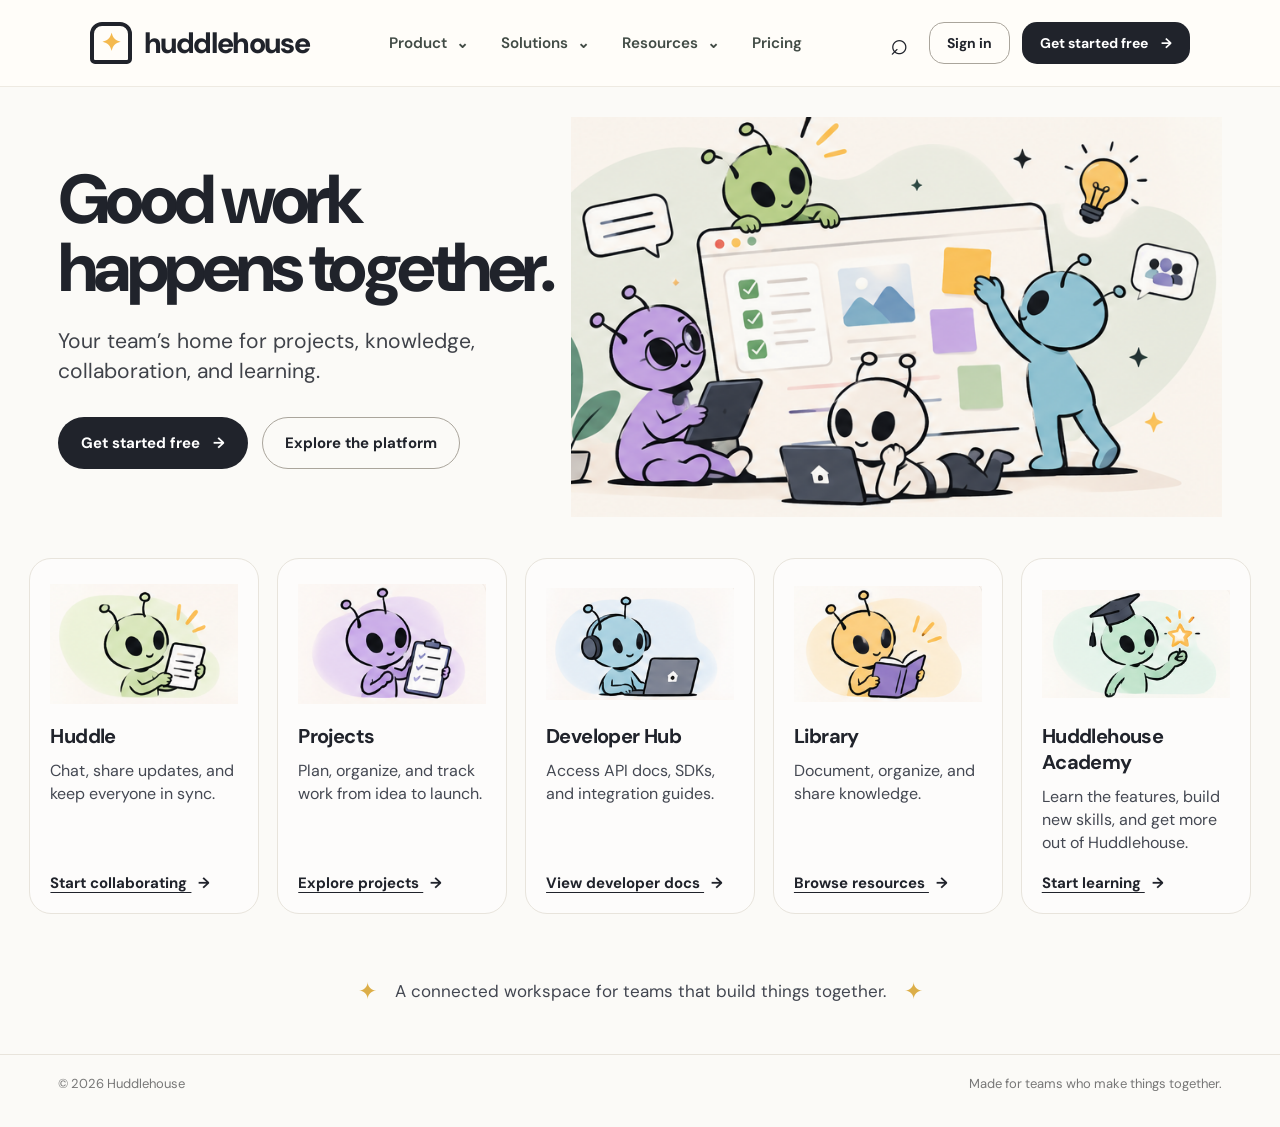
==== index.html @ 22ef6bb0 "Merge branch 'main' into feature/developer-hub" ====
<!doctype html>
<html lang="en">
<head>
  <meta charset="utf-8">
  <meta name="viewport" content="width=device-width, initial-scale=1">
  <meta name="description" content="Huddlehouse is your team's home for projects, knowledge, collaboration, and learning.">
  <title>Huddlehouse — Good work happens together</title>
  <link rel="stylesheet" href="styles.css">
</head>
<body>
  <header class="site-header">
    <a class="brand" href="#top" aria-label="Huddlehouse home">
      <span class="brand-mark" aria-hidden="true">✦</span><span>huddlehouse</span>
    </a>
    <button class="menu-toggle" aria-expanded="false" aria-controls="main-nav">Menu</button>
    <nav id="main-nav" class="main-nav" aria-label="Main navigation">
      <a href="#platform">Product <span>⌄</span></a>
      <a href="#platform">Solutions <span>⌄</span></a>
      <a href="#academy">Resources <span>⌄</span></a>
      <a href="#pricing">Pricing</a>
    </nav>
    <div class="header-actions"><a class="search" href="#platform" aria-label="Search">⌕</a><a class="button button-outline small" href="#signin">Sign in</a><a class="button button-dark small" href="#get-started">Get started free <span>→</span></a></div>
  </header>

  <main id="top">
    <section class="hero" aria-labelledby="hero-title">
      <div class="hero-copy">
        <p class="eyebrow">A happier place to get things done</p>
        <h1 id="hero-title">Good work<br>happens together.</h1>
        <p class="hero-description">Your team’s home for projects, knowledge, collaboration, and learning.</p>
        <div class="hero-actions"><a class="button button-dark" href="#get-started">Get started free <span>→</span></a><a class="button button-outline" href="#platform">Explore the platform</a></div>
      </div>
      <div class="hero-art"><img src="assets/hero-aliens.png" alt="Friendly little alien teammates collaborating around a shared workspace"></div>
    </section>

    <section id="platform" class="features" aria-label="Explore the Huddlehouse platform">
      <article class="feature-card" id="huddle"><img src="assets/mascot-1.png" alt="Alien mascot sharing a document"><h2>Huddle</h2><p>Chat, share updates, and keep everyone in sync.</p><a href="#huddle">Start collaborating <span>→</span></a></article>
      <article class="feature-card" id="projects"><img src="assets/mascot-2.png" alt="Alien mascot organizing a checklist"><h2>Projects</h2><p>Plan, organize, and track work from idea to launch.</p><a href="#projects">Explore projects <span>→</span></a></article>
      <article class="feature-card" id="developer-hub"><img src="assets/mascot-4.png" alt="Alien mascot working on a laptop"><h2>Developer Hub</h2><p>Access API docs, SDKs, and integration guides.</p><a href="developer.html">View developer docs <span>→</span></a></article>
      <article class="feature-card" id="library"><img src="assets/mascot-3.png" alt="Alien mascot reading a book"><h2>Library</h2><p>Document, organize, and share knowledge.</p><a href="library.html">Browse resources <span>→</span></a></article>
      <article class="feature-card" id="academy"><img src="assets/mascot-5.png" alt="Alien mascot celebrating learning"><h2>Huddlehouse Academy</h2><p>Learn the features, build new skills, and get more out of Huddlehouse.</p><a href="#academy">Start learning <span>→</span></a></article>
    </section>
    <div class="bottom-note"><span class="sparkle">✦</span> A connected workspace for teams that build things together. <span class="sparkle">✦</span></div>
  </main>
  <footer><span>© 2026 Huddlehouse</span><span>Made for teams who make things together.</span></footer>
  <script>
    const toggle = document.querySelector('.menu-toggle');
    const nav = document.querySelector('#main-nav');
    toggle.addEventListener('click', () => {
      const open = toggle.getAttribute('aria-expanded') === 'true';
      toggle.setAttribute('aria-expanded', String(!open));
      nav.classList.toggle('is-open', !open);
    });
  </script>
</body>
</html>
---- styles.css ----
@import url('https://fonts.googleapis.com/css2?family=DM+Sans:wght@400;500;600;700;800&display=swap');
:root{--ink:#20232b;--muted:#555963;--paper:#fbfaf7;--line:#e8e4dc;--mint:#dcebdc;--lavender:#e8def7;--yellow:#ffdfa0;--blue:#dcebf4;--radius:22px}
*{box-sizing:border-box}html{scroll-behavior:smooth}body{margin:0;background:var(--paper);color:var(--ink);font-family:'DM Sans',Arial,sans-serif}a{color:inherit;text-decoration:none}.site-header{max-width:1500px;margin:auto;padding:24px 4.5%;display:flex;align-items:center;justify-content:space-between;gap:28px}.brand{display:flex;align-items:center;gap:12px;font-size:29px;font-weight:800;letter-spacing:-1.4px;white-space:nowrap}.brand-mark{width:42px;height:42px;border:4px solid var(--ink);border-radius:12px 12px 5px 5px;display:grid;place-items:center;font-size:24px;color:#f4b94e;line-height:1}.main-nav,.header-actions{display:flex;align-items:center;gap:clamp(18px,3vw,48px)}.main-nav a{font-size:15px;font-weight:600}.main-nav a span{padding-left:5px}.header-actions{gap:12px}.search{font-size:31px;line-height:1;padding:0 8px}.button{display:inline-flex;align-items:center;justify-content:center;gap:13px;padding:15px 22px;border:1px solid transparent;border-radius:999px;font-weight:700;font-size:15px;transition:transform .18s,box-shadow .18s}.button:hover{transform:translateY(-2px);box-shadow:0 7px 18px #20232b18}.button-dark{background:var(--ink);color:white}.button-outline{border-color:#aaa59c;background:transparent}.button.small{padding:11px 17px;font-size:14px;border-radius:15px}.menu-toggle{display:none}.hero{max-width:1500px;margin:25px auto 36px;padding:0 4.5%;display:grid;grid-template-columns:.95fr 1.25fr;align-items:center;gap:18px;min-height:410px}.eyebrow{display:none}.hero h1{font-size:clamp(48px,5.4vw,82px);line-height:.99;letter-spacing:-4.5px;margin:0 0 26px;font-weight:800}.hero-description{font-size:clamp(19px,1.65vw,25px);line-height:1.42;color:#3f4249;max-width:540px;margin:0 0 30px}.hero-actions{display:flex;gap:14px;flex-wrap:wrap}.hero-art{min-width:0}.hero-art img{display:block;width:100%;height:auto;mix-blend-mode:multiply}.features{max-width:1500px;margin:0 auto;padding:0 2.3%;display:grid;grid-template-columns:repeat(5,minmax(0,1fr));gap:18px}.feature-card{border:1px solid var(--line);border-radius:var(--radius);padding:14px 20px 20px;min-width:0;display:flex;flex-direction:column;align-items:flex-start;background:#ffffff65;transition:transform .2s,border-color .2s}.feature-card:hover{transform:translateY(-4px);border-color:#c8c2b7}.feature-card img{width:100%;height:142px;object-fit:contain;mix-blend-mode:multiply;margin-bottom:8px}.feature-card h2{font-size:20px;letter-spacing:-.6px;margin:0 0 10px}.feature-card p{font-size:16px;line-height:1.45;color:#444852;margin:0 0 18px;flex:1}.feature-card a{font-size:15px;font-weight:700;text-decoration:underline;text-underline-offset:4px}.feature-card a span{display:inline-block;margin-left:7px;text-decoration:none}.bottom-note{display:flex;align-items:center;justify-content:center;gap:18px;margin:42px auto 28px;padding:20px 4%;text-align:center;font-size:17px;color:#424650}.sparkle{font-size:23px;color:#dcae48}footer{max-width:1400px;margin:0 auto;padding:20px 4.5% 35px;display:flex;justify-content:space-between;color:#777;font-size:13px;border-top:1px solid var(--line)}
@media(max-width:1050px){.site-header{flex-wrap:wrap}.main-nav{order:3;width:100%;justify-content:center}.hero{grid-template-columns:1fr 1.1fr}.features{grid-template-columns:repeat(3,1fr)}.feature-card:nth-child(4),.feature-card:nth-child(5){grid-column:auto}}
@media(max-width:700px){.site-header{padding:18px 5%;gap:12px}.brand{font-size:24px}.brand-mark{width:36px;height:36px}.menu-toggle{display:block;margin-left:auto;border:1px solid var(--line);border-radius:12px;padding:9px 12px;background:white;color:var(--ink);font:inherit}.main-nav{display:none;order:4;flex-direction:column;align-items:flex-start;padding:12px 0}.main-nav.is-open{display:flex}.header-actions{width:100%;justify-content:flex-end;order:5}.search{display:none}.hero{margin:22px auto 26px;padding:0 5%;grid-template-columns:1fr;gap:8px}.hero h1{font-size:clamp(46px,12vw,66px);letter-spacing:-3px}.hero-description{font-size:19px}.hero-art{margin:0 -2%}.features{padding:0 5%;grid-template-columns:repeat(2,minmax(0,1fr));gap:12px}.feature-card{padding:10px 13px 16px;border-radius:17px}.feature-card img{height:112px}.feature-card h2{font-size:17px}.feature-card p{font-size:14px}.feature-card a{font-size:13px}.feature-card:last-child{grid-column:1/-1}.feature-card:last-child img{height:125px;align-self:center;max-width:260px}.bottom-note{font-size:14px;margin:25px auto 20px;gap:9px}footer{padding:18px 5% 28px;gap:12px;flex-direction:column}}

/* ========================================
   HUDDLEHOUSE LIBRARY PAGE
======================================== */

.site-header {
    display: flex;
    align-items: center;
    justify-content: space-between;
    padding: 22px 7%;
    background: #fffdf9;
    border-bottom: 1px solid #eeeae2;
}

.logo {
    font-size: 1.5rem;
    font-weight: 750;
    color: #273b35;
    text-decoration: none;
}

.logo span {
    color: #8aab91;
}

.main-nav {
    display: flex;
    align-items: center;
    gap: 32px;
}

.main-nav a {
    color: #414b45;
    text-decoration: none;
    font-size: 0.95rem;
    font-weight: 600;
    transition: color 0.2s ease;
}

.main-nav a:hover,
.main-nav a.active {
    color: #779b80;
}

/* Hero */

.library-hero {
    background: #f1f4eb;
    padding: 100px 8%;
    text-align: center;
}

.library-hero-content {
    max-width: 760px;
    margin: 0 auto;
}

.eyebrow {
    color: #779b80;
    font-size: 0.76rem;
    font-weight: 750;
    letter-spacing: 2px;
    margin-bottom: 18px;
}

.library-hero h1 {
    color: #283b33;
    font-size: clamp(2.5rem, 5vw, 4.2rem);
    line-height: 1.12;
    margin: 0 auto 22px;
    max-width: 700px;
}

.library-hero h1 span {
    color: #83a78a;
}

.library-hero-content > p:not(.eyebrow) {
    color: #657169;
    font-size: 1.1rem;
    line-height: 1.8;
    max-width: 650px;
    margin: 0 auto 30px;
}

.primary-button {
    display: inline-block;
    background: #789b80;
    color: white;
    padding: 14px 25px;
    border-radius: 9px;
    text-decoration: none;
    font-weight: 650;
    transition: background 0.2s ease, transform 0.2s ease;
}

.primary-button:hover {
    background: #5f8268;
    transform: translateY(-2px);
}

/* Documentation section */

.library-content {
    max-width: 1180px;
    margin: 0 auto;
    padding: 85px 7%;
}

.section-heading {
    text-align: center;
    margin-bottom: 45px;
}

.section-heading h2 {
    color: #283b33;
    font-size: 2.3rem;
    margin: 0 0 12px;
}

.section-heading > p:last-child {
    color: #68736c;
    line-height: 1.7;
}

/* Documentation cards */

.documentation-grid {
    display: grid;
    grid-template-columns: repeat(3, minmax(0, 1fr));
    gap: 25px;
}

.documentation-card {
    background: #fff;
    border: 1px solid #e9e9e1;
    border-radius: 16px;
    padding: 30px;
    box-shadow: 0 5px 18px rgba(40, 59, 51, 0.05);
    transition: transform 0.2s ease, box-shadow 0.2s ease;
}

.documentation-card:hover {
    transform: translateY(-5px);
    box-shadow: 0 12px 28px rgba(40, 59, 51, 0.10);
}

.documentation-icon {
    display: flex;
    align-items: center;
    justify-content: center;
    width: 55px;
    height: 55px;
    background: #f0f4eb;
    border-radius: 14px;
    font-size: 1.7rem;
    margin-bottom: 24px;
}

.card-category {
    color: #829b83;
    font-size: 0.72rem;
    font-weight: 750;
    letter-spacing: 1.5px;
    margin-bottom: 12px;
}

.documentation-card h3 {
    color: #293b34;
    font-size: 1.25rem;
    line-height: 1.4;
    margin: 0 0 13px;
}

.documentation-card > p:not(.card-category) {
    color: #69736c;
    font-size: 0.94rem;
    line-height: 1.7;
    margin-bottom: 25px;
}

.documentation-card a {
    color: #62866b;
    font-weight: 700;
    text-decoration: none;
}

.documentation-card a:hover {
    text-decoration: underline;
}

/* Help section */

.library-help {
    background: #f7f3ed;
    text-align: center;
    padding: 75px 8%;
}

.library-help > div {
    max-width: 680px;
    margin: 0 auto;
}

.library-help h2 {
    color: #293b34;
    font-size: 2rem;
    margin-bottom: 15px;
}

.library-help p:not(.eyebrow) {
    color: #68736c;
    line-height: 1.8;
}

/* Footer */

.site-footer {
    background: #293b34;
    color: #f8f7f1;
    text-align: center;
    padding: 25px;
    font-size: 0.9rem;
}

/* Responsive layout */

@media (max-width: 850px) {
    .documentation-grid {
        grid-template-columns: repeat(2, minmax(0, 1fr));
    }

    .main-nav {
        gap: 16px;
    }
}

@media (max-width: 600px) {
    .site-header {
        flex-direction: column;
        gap: 20px;
        padding: 20px;
    }

    .main-nav {
        flex-wrap: wrap;
        justify-content: center;
        gap: 15px;
    }

    .library-hero {
        padding: 70px 7%;
    }

    .documentation-grid {
        grid-template-columns: 1fr;
    }

    .library-content {
        padding: 60px 6%;
    }
}


/* ========================================
   DOCUMENTATION ARTICLE LAYOUT
======================================== */

.article-layout {
    display: grid;
    grid-template-columns: 260px minmax(0, 820px);
    justify-content: center;
    gap: 65px;
    max-width: 1250px;
    margin: 0 auto;
    padding: 65px 35px 100px;
    min-height: 70vh;
}

/* Sidebar */

.article-sidebar {
    border-right: 1px solid #e9e9e1;
    padding: 10px 30px 30px 0;
}

.back-link {
    display: inline-block;
    color: #779b80;
    text-decoration: none;
    font-size: 0.9rem;
    font-weight: 650;
    margin-bottom: 35px;
}

.article-sidebar h3 {
    color: #293b34;
    font-size: 1rem;
    margin-bottom: 20px;
}

.article-nav {
    display: flex;
    flex-direction: column;
    gap: 8px;
}

.article-nav a {
    color: #626d65;
    text-decoration: none;
    padding: 11px 13px;
    border-radius: 8px;
    font-size: 0.92rem;
    transition: background 0.2s ease, color 0.2s ease;
}

.article-nav a:hover {
    background: #f0f4eb;
    color: #55765d;
}

/* Article content */

.article-content {
    min-width: 0;
    color: #414b45;
    line-height: 1.8;
}

#article-breadcrumb {
    color: #89928b;
    font-size: 0.85rem;
    margin-bottom: 35px;
}

#article-breadcrumb a {
    color: #779b80;
    text-decoration: none;
}

#markdown-content h1 {
    color: #293b34;
    font-size: 2.5rem;
    line-height: 1.2;
    margin: 0 0 25px;
}

#markdown-content h2 {
    color: #344b3f;
    font-size: 1.65rem;
    margin: 42px 0 15px;
    padding-bottom: 10px;
    border-bottom: 1px solid #e9eee7;
}

#markdown-content h3 {
    color: #43594a;
    font-size: 1.2rem;
    margin: 28px 0 10px;
}

#markdown-content p {
    margin: 0 0 18px;
}

#markdown-content ul,
#markdown-content ol {
    padding-left: 25px;
    margin-bottom: 22px;
}

#markdown-content li {
    padding-left: 5px;
    margin-bottom: 9px;
}

#markdown-content a {
    color: #62866b;
    font-weight: 600;
}

#markdown-content blockquote {
    background: #f1f4eb;
    border-left: 4px solid #86a88c;
    padding: 16px 22px;
    margin: 25px 0;
    border-radius: 0 8px 8px 0;
    color: #536457;
}

#markdown-content table {
    width: 100%;
    border-collapse: collapse;
    margin: 25px 0;
    font-size: 0.94rem;
}

#markdown-content th,
#markdown-content td {
    border: 1px solid #e4e8df;
    padding: 13px 15px;
    text-align: left;
}

#markdown-content th {
    background: #f0f4eb;
    color: #344b3f;
}

#markdown-content tr:nth-child(even) {
    background: #fafbf8;
}

#markdown-content hr {
    border: 0;
    border-top: 1px solid #e9e9e1;
    margin: 35px 0;
}

/* Mobile layout */

@media (max-width: 800px) {
    .article-layout {
        grid-template-columns: 1fr;
        gap: 30px;
        padding: 35px 22px 65px;
    }

    .article-sidebar {
        border-right: none;
        border-bottom: 1px solid #e9e9e1;
        padding: 0 0 25px;
    }

    .article-nav {
        flex-direction: row;
        flex-wrap: wrap;
    }

    #markdown-content h1 {
        font-size: 2rem;
    }

    #markdown-content h2 {
        font-size: 1.4rem;
    }
}
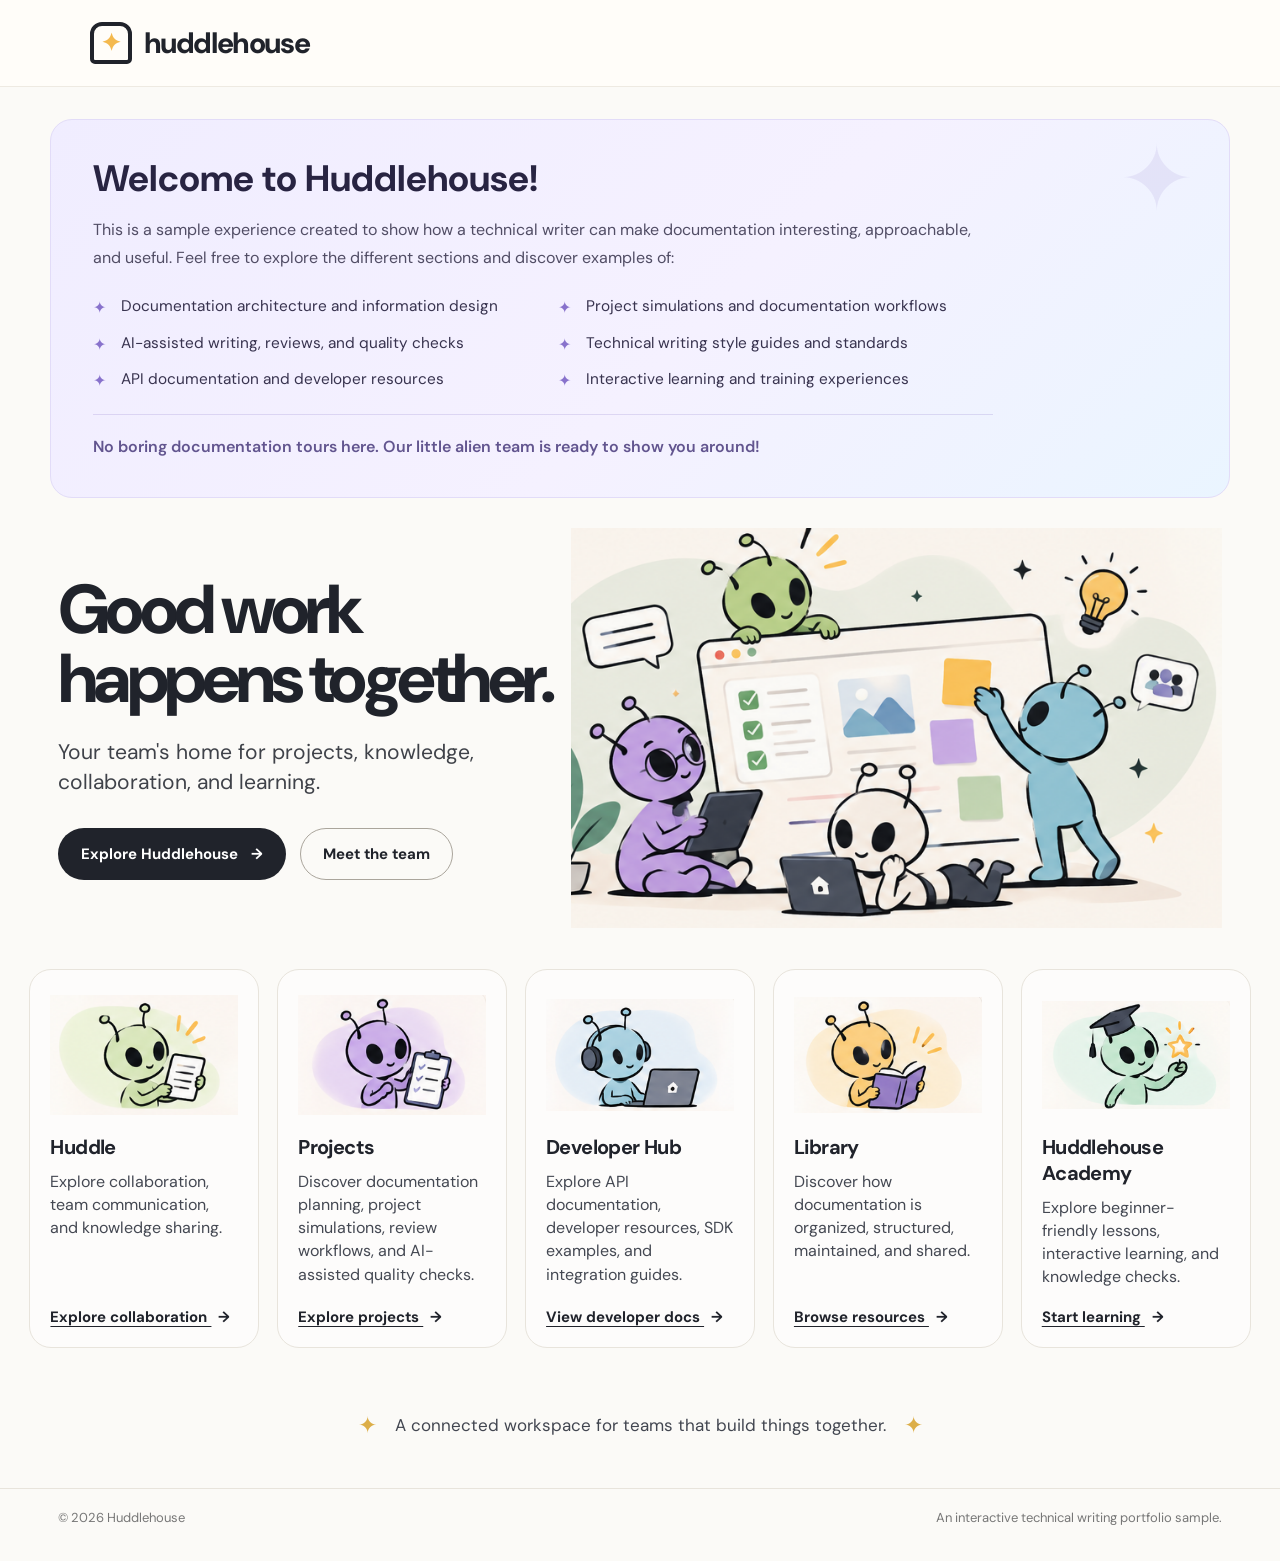
==== commit b13fc27d: "Update homepage" ====
--- a/index.html
+++ b/index.html
@@ -1,56 +1,139 @@
+
 <!doctype html>
 <html lang="en">
 <head>
   <meta charset="utf-8">
   <meta name="viewport" content="width=device-width, initial-scale=1">
-  <meta name="description" content="Huddlehouse is your team's home for projects, knowledge, collaboration, and learning.">
-  <title>Huddlehouse — Good work happens together</title>
+  <meta name="description" content="Explore Huddlehouse, an interactive technical writing portfolio featuring documentation architecture, project simulations, AI-assisted writing, API documentation, and learning experiences.">
+  <title>Huddlehouse — An Interactive Technical Writing Portfolio</title>
   <link rel="stylesheet" href="styles.css">
 </head>
 <body>
   <header class="site-header">
     <a class="brand" href="#top" aria-label="Huddlehouse home">
-      <span class="brand-mark" aria-hidden="true">✦</span><span>huddlehouse</span>
+      <span class="brand-mark" aria-hidden="true">✦</span>
+      <span>huddlehouse</span>
     </a>
-    <button class="menu-toggle" aria-expanded="false" aria-controls="main-nav">Menu</button>
-    <nav id="main-nav" class="main-nav" aria-label="Main navigation">
-      <a href="#platform">Product <span>⌄</span></a>
-      <a href="#platform">Solutions <span>⌄</span></a>
-      <a href="#academy">Resources <span>⌄</span></a>
-      <a href="#pricing">Pricing</a>
-    </nav>
-    <div class="header-actions"><a class="search" href="#platform" aria-label="Search">⌕</a><a class="button button-outline small" href="#signin">Sign in</a><a class="button button-dark small" href="#get-started">Get started free <span>→</span></a></div>
   </header>
 
   <main id="top">
+
+    <!-- Portfolio Welcome Banner -->
+    <section class="portfolio-welcome" aria-labelledby="welcome-title">
+      <div class="portfolio-welcome-content">
+        <p class="eyebrow">A technical writing portfolio experience</p>
+        <h2 id="welcome-title">Welcome to Huddlehouse!</h2>
+        <p>
+          This is a sample experience created to show how a technical writer
+          can make documentation interesting, approachable, and useful.
+          Feel free to explore the different sections and discover examples of:
+        </p>
+
+        <ul class="portfolio-highlights">
+          <li>Documentation architecture and information design</li>
+          <li>Project simulations and documentation workflows</li>
+          <li>AI-assisted writing, reviews, and quality checks</li>
+          <li>Technical writing style guides and standards</li>
+          <li>API documentation and developer resources</li>
+          <li>Interactive learning and training experiences</li>
+        </ul>
+
+        <p class="portfolio-welcome-note">
+          No boring documentation tours here. Our little alien team is ready
+          to show you around!
+        </p>
+      </div>
+    </section>
+
+    <!-- Main Hero -->
     <section class="hero" aria-labelledby="hero-title">
       <div class="hero-copy">
         <p class="eyebrow">A happier place to get things done</p>
         <h1 id="hero-title">Good work<br>happens together.</h1>
-        <p class="hero-description">Your team’s home for projects, knowledge, collaboration, and learning.</p>
-        <div class="hero-actions"><a class="button button-dark" href="#get-started">Get started free <span>→</span></a><a class="button button-outline" href="#platform">Explore the platform</a></div>
+        <p class="hero-description">
+          Your team's home for projects, knowledge, collaboration, and learning.
+        </p>
+        <div class="hero-actions">
+          <a class="button button-dark" href="#platform">
+            Explore Huddlehouse <span>→</span>
+          </a>
+          <a class="button button-outline" href="#platform">
+            Meet the team
+          </a>
+        </div>
       </div>
-      <div class="hero-art"><img src="assets/hero-aliens.png" alt="Friendly little alien teammates collaborating around a shared workspace"></div>
+
+      <div class="hero-art">
+        <img
+          src="assets/hero-aliens.png"
+          alt="Friendly little alien teammates collaborating around a shared workspace">
+      </div>
     </section>
 
-    <section id="platform" class="features" aria-label="Explore the Huddlehouse platform">
-      <article class="feature-card" id="huddle"><img src="assets/mascot-1.png" alt="Alien mascot sharing a document"><h2>Huddle</h2><p>Chat, share updates, and keep everyone in sync.</p><a href="#huddle">Start collaborating <span>→</span></a></article>
-      <article class="feature-card" id="projects"><img src="assets/mascot-2.png" alt="Alien mascot organizing a checklist"><h2>Projects</h2><p>Plan, organize, and track work from idea to launch.</p><a href="#projects">Explore projects <span>→</span></a></article>
-      <article class="feature-card" id="developer-hub"><img src="assets/mascot-4.png" alt="Alien mascot working on a laptop"><h2>Developer Hub</h2><p>Access API docs, SDKs, and integration guides.</p><a href="developer.html">View developer docs <span>→</span></a></article>
-      <article class="feature-card" id="library"><img src="assets/mascot-3.png" alt="Alien mascot reading a book"><h2>Library</h2><p>Document, organize, and share knowledge.</p><a href="library.html">Browse resources <span>→</span></a></article>
-      <article class="feature-card" id="academy"><img src="assets/mascot-5.png" alt="Alien mascot celebrating learning"><h2>Huddlehouse Academy</h2><p>Learn the features, build new skills, and get more out of Huddlehouse.</p><a href="#academy">Start learning <span>→</span></a></article>
+    <!-- Explore the Portfolio -->
+    <section id="platform" class="features" aria-label="Explore the Huddlehouse portfolio">
+
+      <article class="feature-card" id="huddle">
+        <img src="assets/mascot-1.png" alt="Alien mascot sharing a document">
+        <h2>Huddle</h2>
+        <p>Explore collaboration, team communication, and knowledge sharing.</p>
+        <a href="huddle.html">Explore collaboration <span>→</span></a>
+      </article>
+
+      <article class="feature-card" id="projects">
+        <img src="assets/mascot-2.png" alt="Alien mascot organizing a checklist">
+        <h2>Projects</h2>
+        <p>
+          Discover documentation planning, project simulations,
+          review workflows, and AI-assisted quality checks.
+        </p>
+        <a href="projects.html">Explore projects <span>→</span></a>
+      </article>
+
+      <article class="feature-card" id="developer-hub">
+        <img src="assets/mascot-4.png" alt="Alien mascot working on a laptop">
+        <h2>Developer Hub</h2>
+        <p>
+          Explore API documentation, developer resources,
+          SDK examples, and integration guides.
+        </p>
+        <a href="developer.html">View developer docs <span>→</span></a>
+      </article>
+
+      <article class="feature-card" id="library">
+        <img src="assets/mascot-3.png" alt="Alien mascot reading a book">
+        <h2>Library</h2>
+        <p>
+          Discover how documentation is organized,
+          structured, maintained, and shared.
+        </p>
+        <a href="library.html">Browse resources <span>→</span></a>
+      </article>
+
+      <article class="feature-card" id="academy">
+        <img src="assets/mascot-5.png" alt="Alien mascot celebrating learning">
+        <h2>Huddlehouse Academy</h2>
+        <p>
+          Explore beginner-friendly lessons, interactive learning,
+          and knowledge checks.
+        </p>
+        <a href="academy.html">Start learning <span>→</span></a>
+      </article>
+
     </section>
-    <div class="bottom-note"><span class="sparkle">✦</span> A connected workspace for teams that build things together. <span class="sparkle">✦</span></div>
+
+    <div class="bottom-note">
+      <span class="sparkle">✦</span>
+      A connected workspace for teams that build things together.
+      <span class="sparkle">✦</span>
+    </div>
+
   </main>
-  <footer><span>© 2026 Huddlehouse</span><span>Made for teams who make things together.</span></footer>
-  <script>
-    const toggle = document.querySelector('.menu-toggle');
-    const nav = document.querySelector('#main-nav');
-    toggle.addEventListener('click', () => {
-      const open = toggle.getAttribute('aria-expanded') === 'true';
-      toggle.setAttribute('aria-expanded', String(!open));
-      nav.classList.toggle('is-open', !open);
-    });
-  </script>
+
+  <footer>
+    <span>© 2026 Huddlehouse</span>
+    <span>An interactive technical writing portfolio sample.</span>
+  </footer>
+
 </body>
-</html>
+</html>
--- a/styles.css
+++ b/styles.css
@@ -450,3 +450,129 @@
         font-size: 1.4rem;
     }
 }
+
+
+/* =========================================
+   PORTFOLIO WELCOME BANNER
+   ========================================= */
+
+.portfolio-welcome {
+  max-width: 1180px;
+  margin: 32px auto 20px;
+  padding: 36px 42px;
+  background: linear-gradient(135deg, #f0edff 0%, #f5f1ff 55%, #eaf5ff 100%);
+  border: 1px solid #e2dcf8;
+  border-radius: 22px;
+  position: relative;
+  overflow: hidden;
+}
+
+.portfolio-welcome::after {
+  content: "✦";
+  position: absolute;
+  right: 35px;
+  top: 15px;
+  font-size: 90px;
+  line-height: 1;
+  color: rgba(113, 91, 190, 0.10);
+  pointer-events: none;
+}
+
+.portfolio-welcome-content {
+  max-width: 900px;
+  position: relative;
+  z-index: 1;
+}
+
+.portfolio-welcome .eyebrow {
+  margin: 0 0 10px;
+  color: #7562b5;
+  font-size: 0.78rem;
+  font-weight: 700;
+  letter-spacing: 0.12em;
+  text-transform: uppercase;
+}
+
+.portfolio-welcome h2 {
+  margin: 0 0 14px;
+  color: #282442;
+  font-size: clamp(1.7rem, 3vw, 2.3rem);
+  line-height: 1.2;
+}
+
+.portfolio-welcome p {
+  color: #514d65;
+  font-size: 1rem;
+  line-height: 1.75;
+}
+
+.portfolio-highlights {
+  display: grid;
+  grid-template-columns: repeat(2, minmax(0, 1fr));
+  gap: 12px 30px;
+  margin: 22px 0;
+  padding: 0;
+  list-style: none;
+}
+
+.portfolio-highlights li {
+  position: relative;
+  padding-left: 28px;
+  color: #38334f;
+  font-size: 0.96rem;
+  line-height: 1.6;
+}
+
+.portfolio-highlights li::before {
+  content: "✦";
+  position: absolute;
+  left: 0;
+  top: 1px;
+  color: #8872cc;
+  font-size: 1rem;
+}
+
+.portfolio-welcome .portfolio-welcome-note {
+  margin: 22px 0 0;
+  padding-top: 18px;
+  border-top: 1px solid rgba(113, 91, 190, 0.18);
+  color: #62558f;
+  font-weight: 600;
+}
+
+/* Responsive layout */
+
+@media (max-width: 768px) {
+  .portfolio-welcome {
+    margin: 22px 18px 16px;
+    padding: 28px 24px;
+  }
+
+  .portfolio-highlights {
+    grid-template-columns: 1fr;
+    gap: 10px;
+  }
+
+  .portfolio-welcome::after {
+    right: 15px;
+    top: 12px;
+    font-size: 65px;
+  }
+}
+
+@media (max-width: 480px) {
+  .portfolio-welcome {
+    margin: 16px 12px;
+    padding: 24px 20px;
+    border-radius: 16px;
+  }
+
+  .portfolio-welcome h2 {
+    font-size: 1.65rem;
+  }
+
+  .portfolio-welcome p,
+  .portfolio-highlights li {
+    font-size: 0.92rem;
+  }
+}
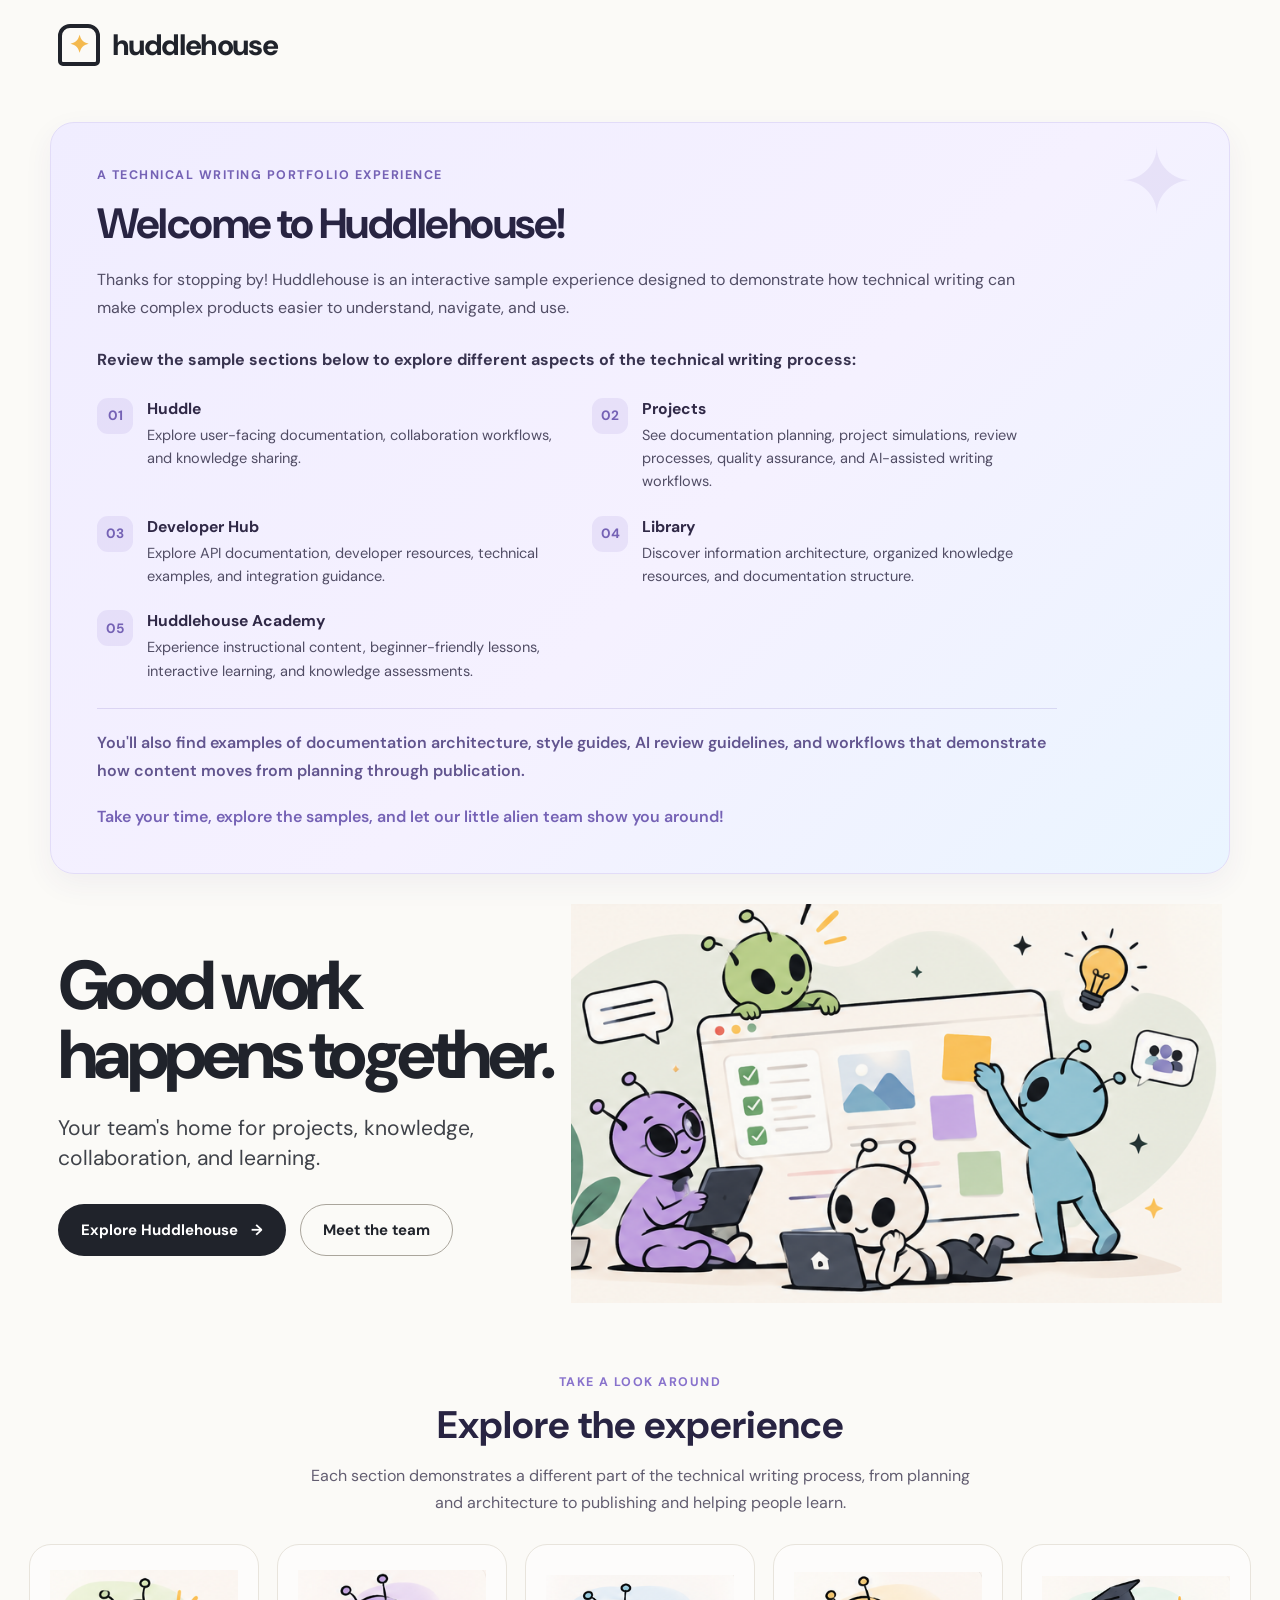
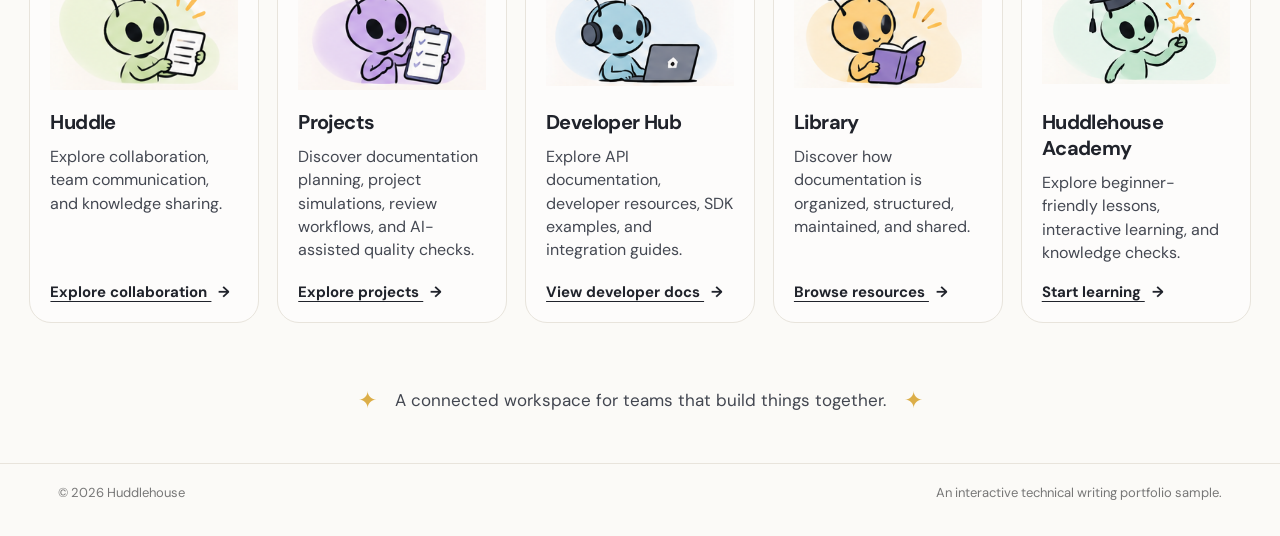
==== commit 670dc191: "Update for style and homepage" ====
--- a/index.html
+++ b/index.html
@@ -8,7 +8,9 @@
   <title>Huddlehouse — An Interactive Technical Writing Portfolio</title>
   <link rel="stylesheet" href="styles.css">
 </head>
+
 <body>
+
   <header class="site-header">
     <a class="brand" href="#top" aria-label="Huddlehouse home">
       <span class="brand-mark" aria-hidden="true">✦</span>
@@ -18,49 +20,129 @@
 
   <main id="top">
 
-    <!-- Portfolio Welcome Banner -->
+    <!-- PORTFOLIO WELCOME -->
     <section class="portfolio-welcome" aria-labelledby="welcome-title">
+
       <div class="portfolio-welcome-content">
+
         <p class="eyebrow">A technical writing portfolio experience</p>
+
         <h2 id="welcome-title">Welcome to Huddlehouse!</h2>
-        <p>
-          This is a sample experience created to show how a technical writer
-          can make documentation interesting, approachable, and useful.
-          Feel free to explore the different sections and discover examples of:
-        </p>
-
-        <ul class="portfolio-highlights">
-          <li>Documentation architecture and information design</li>
-          <li>Project simulations and documentation workflows</li>
-          <li>AI-assisted writing, reviews, and quality checks</li>
-          <li>Technical writing style guides and standards</li>
-          <li>API documentation and developer resources</li>
-          <li>Interactive learning and training experiences</li>
-        </ul>
+
+        <p>
+          Thanks for stopping by! Huddlehouse is an interactive sample
+          experience designed to demonstrate how technical writing can
+          make complex products easier to understand, navigate, and use.
+        </p>
+
+        <p class="portfolio-intro">
+          <strong>
+            Review the sample sections below to explore different
+            aspects of the technical writing process:
+          </strong>
+        </p>
+
+        <div class="portfolio-highlights">
+
+          <div class="portfolio-highlight">
+            <span class="highlight-number">01</span>
+            <div>
+              <strong>Huddle</strong>
+              <p>
+                Explore user-facing documentation, collaboration
+                workflows, and knowledge sharing.
+              </p>
+            </div>
+          </div>
+
+          <div class="portfolio-highlight">
+            <span class="highlight-number">02</span>
+            <div>
+              <strong>Projects</strong>
+              <p>
+                See documentation planning, project simulations,
+                review processes, quality assurance, and AI-assisted
+                writing workflows.
+              </p>
+            </div>
+          </div>
+
+          <div class="portfolio-highlight">
+            <span class="highlight-number">03</span>
+            <div>
+              <strong>Developer Hub</strong>
+              <p>
+                Explore API documentation, developer resources,
+                technical examples, and integration guidance.
+              </p>
+            </div>
+          </div>
+
+          <div class="portfolio-highlight">
+            <span class="highlight-number">04</span>
+            <div>
+              <strong>Library</strong>
+              <p>
+                Discover information architecture, organized
+                knowledge resources, and documentation structure.
+              </p>
+            </div>
+          </div>
+
+          <div class="portfolio-highlight">
+            <span class="highlight-number">05</span>
+            <div>
+              <strong>Huddlehouse Academy</strong>
+              <p>
+                Experience instructional content, beginner-friendly
+                lessons, interactive learning, and knowledge assessments.
+              </p>
+            </div>
+          </div>
+
+        </div>
 
         <p class="portfolio-welcome-note">
-          No boring documentation tours here. Our little alien team is ready
-          to show you around!
-        </p>
+          You'll also find examples of documentation architecture,
+          style guides, AI review guidelines, and workflows that
+          demonstrate how content moves from planning through publication.
+        </p>
+
+        <p class="portfolio-signoff">
+          Take your time, explore the samples, and let our little
+          alien team show you around!
+        </p>
+
       </div>
     </section>
 
-    <!-- Main Hero -->
+
+    <!-- MAIN HERO -->
     <section class="hero" aria-labelledby="hero-title">
+
       <div class="hero-copy">
+
         <p class="eyebrow">A happier place to get things done</p>
-        <h1 id="hero-title">Good work<br>happens together.</h1>
+
+        <h1 id="hero-title">
+          Good work<br>happens together.
+        </h1>
+
         <p class="hero-description">
-          Your team's home for projects, knowledge, collaboration, and learning.
-        </p>
+          Your team's home for projects, knowledge, collaboration,
+          and learning.
+        </p>
+
         <div class="hero-actions">
           <a class="button button-dark" href="#platform">
             Explore Huddlehouse <span>→</span>
           </a>
+
           <a class="button button-outline" href="#platform">
             Meet the team
           </a>
         </div>
+
       </div>
 
       <div class="hero-art">
@@ -68,60 +150,135 @@
           src="assets/hero-aliens.png"
           alt="Friendly little alien teammates collaborating around a shared workspace">
       </div>
-    </section>
-
-    <!-- Explore the Portfolio -->
-    <section id="platform" class="features" aria-label="Explore the Huddlehouse portfolio">
+
+    </section>
+
+
+    <!-- PORTFOLIO SECTION INTRODUCTION -->
+    <section class="portfolio-sections-intro">
+
+      <p class="eyebrow">Take a look around</p>
+
+      <h2>Explore the experience</h2>
+
+      <p>
+        Each section demonstrates a different part of the technical
+        writing process, from planning and architecture to publishing
+        and helping people learn.
+      </p>
+
+    </section>
+
+
+    <!-- PORTFOLIO FEATURE CARDS -->
+    <section
+      id="platform"
+      class="features"
+      aria-label="Explore the Huddlehouse portfolio">
 
       <article class="feature-card" id="huddle">
-        <img src="assets/mascot-1.png" alt="Alien mascot sharing a document">
+
+        <img
+          src="assets/mascot-1.png"
+          alt="Alien mascot sharing a document">
+
         <h2>Huddle</h2>
-        <p>Explore collaboration, team communication, and knowledge sharing.</p>
-        <a href="huddle.html">Explore collaboration <span>→</span></a>
-      </article>
+
+        <p>
+          Explore collaboration, team communication,
+          and knowledge sharing.
+        </p>
+
+        <a href="huddle.html">
+          Explore collaboration <span>→</span>
+        </a>
+
+      </article>
+
 
       <article class="feature-card" id="projects">
-        <img src="assets/mascot-2.png" alt="Alien mascot organizing a checklist">
+
+        <img
+          src="assets/mascot-2.png"
+          alt="Alien mascot organizing a checklist">
+
         <h2>Projects</h2>
+
         <p>
           Discover documentation planning, project simulations,
           review workflows, and AI-assisted quality checks.
         </p>
-        <a href="projects.html">Explore projects <span>→</span></a>
-      </article>
+
+        <a href="projects.html">
+          Explore projects <span>→</span>
+        </a>
+
+      </article>
+
 
       <article class="feature-card" id="developer-hub">
-        <img src="assets/mascot-4.png" alt="Alien mascot working on a laptop">
+
+        <img
+          src="assets/mascot-4.png"
+          alt="Alien mascot working on a laptop">
+
         <h2>Developer Hub</h2>
+
         <p>
           Explore API documentation, developer resources,
           SDK examples, and integration guides.
         </p>
-        <a href="developer.html">View developer docs <span>→</span></a>
-      </article>
+
+        <a href="developer.html">
+          View developer docs <span>→</span>
+        </a>
+
+      </article>
+
 
       <article class="feature-card" id="library">
-        <img src="assets/mascot-3.png" alt="Alien mascot reading a book">
+
+        <img
+          src="assets/mascot-3.png"
+          alt="Alien mascot reading a book">
+
         <h2>Library</h2>
+
         <p>
           Discover how documentation is organized,
           structured, maintained, and shared.
         </p>
-        <a href="library.html">Browse resources <span>→</span></a>
-      </article>
+
+        <a href="library.html">
+          Browse resources <span>→</span>
+        </a>
+
+      </article>
+
 
       <article class="feature-card" id="academy">
-        <img src="assets/mascot-5.png" alt="Alien mascot celebrating learning">
+
+        <img
+          src="assets/mascot-5.png"
+          alt="Alien mascot celebrating learning">
+
         <h2>Huddlehouse Academy</h2>
+
         <p>
           Explore beginner-friendly lessons, interactive learning,
           and knowledge checks.
         </p>
-        <a href="academy.html">Start learning <span>→</span></a>
-      </article>
-
-    </section>
-
+
+        <a href="academy.html">
+          Start learning <span>→</span>
+        </a>
+
+      </article>
+
+    </section>
+
+
+    <!-- BOTTOM NOTE -->
     <div class="bottom-note">
       <span class="sparkle">✦</span>
       A connected workspace for teams that build things together.
@@ -130,6 +287,8 @@
 
   </main>
 
+
+  <!-- FOOTER -->
   <footer>
     <span>© 2026 Huddlehouse</span>
     <span>An interactive technical writing portfolio sample.</span>
--- a/styles.css
+++ b/styles.css
@@ -1,470 +1,218 @@
+
 @import url('https://fonts.googleapis.com/css2?family=DM+Sans:wght@400;500;600;700;800&display=swap');
-:root{--ink:#20232b;--muted:#555963;--paper:#fbfaf7;--line:#e8e4dc;--mint:#dcebdc;--lavender:#e8def7;--yellow:#ffdfa0;--blue:#dcebf4;--radius:22px}
-*{box-sizing:border-box}html{scroll-behavior:smooth}body{margin:0;background:var(--paper);color:var(--ink);font-family:'DM Sans',Arial,sans-serif}a{color:inherit;text-decoration:none}.site-header{max-width:1500px;margin:auto;padding:24px 4.5%;display:flex;align-items:center;justify-content:space-between;gap:28px}.brand{display:flex;align-items:center;gap:12px;font-size:29px;font-weight:800;letter-spacing:-1.4px;white-space:nowrap}.brand-mark{width:42px;height:42px;border:4px solid var(--ink);border-radius:12px 12px 5px 5px;display:grid;place-items:center;font-size:24px;color:#f4b94e;line-height:1}.main-nav,.header-actions{display:flex;align-items:center;gap:clamp(18px,3vw,48px)}.main-nav a{font-size:15px;font-weight:600}.main-nav a span{padding-left:5px}.header-actions{gap:12px}.search{font-size:31px;line-height:1;padding:0 8px}.button{display:inline-flex;align-items:center;justify-content:center;gap:13px;padding:15px 22px;border:1px solid transparent;border-radius:999px;font-weight:700;font-size:15px;transition:transform .18s,box-shadow .18s}.button:hover{transform:translateY(-2px);box-shadow:0 7px 18px #20232b18}.button-dark{background:var(--ink);color:white}.button-outline{border-color:#aaa59c;background:transparent}.button.small{padding:11px 17px;font-size:14px;border-radius:15px}.menu-toggle{display:none}.hero{max-width:1500px;margin:25px auto 36px;padding:0 4.5%;display:grid;grid-template-columns:.95fr 1.25fr;align-items:center;gap:18px;min-height:410px}.eyebrow{display:none}.hero h1{font-size:clamp(48px,5.4vw,82px);line-height:.99;letter-spacing:-4.5px;margin:0 0 26px;font-weight:800}.hero-description{font-size:clamp(19px,1.65vw,25px);line-height:1.42;color:#3f4249;max-width:540px;margin:0 0 30px}.hero-actions{display:flex;gap:14px;flex-wrap:wrap}.hero-art{min-width:0}.hero-art img{display:block;width:100%;height:auto;mix-blend-mode:multiply}.features{max-width:1500px;margin:0 auto;padding:0 2.3%;display:grid;grid-template-columns:repeat(5,minmax(0,1fr));gap:18px}.feature-card{border:1px solid var(--line);border-radius:var(--radius);padding:14px 20px 20px;min-width:0;display:flex;flex-direction:column;align-items:flex-start;background:#ffffff65;transition:transform .2s,border-color .2s}.feature-card:hover{transform:translateY(-4px);border-color:#c8c2b7}.feature-card img{width:100%;height:142px;object-fit:contain;mix-blend-mode:multiply;margin-bottom:8px}.feature-card h2{font-size:20px;letter-spacing:-.6px;margin:0 0 10px}.feature-card p{font-size:16px;line-height:1.45;color:#444852;margin:0 0 18px;flex:1}.feature-card a{font-size:15px;font-weight:700;text-decoration:underline;text-underline-offset:4px}.feature-card a span{display:inline-block;margin-left:7px;text-decoration:none}.bottom-note{display:flex;align-items:center;justify-content:center;gap:18px;margin:42px auto 28px;padding:20px 4%;text-align:center;font-size:17px;color:#424650}.sparkle{font-size:23px;color:#dcae48}footer{max-width:1400px;margin:0 auto;padding:20px 4.5% 35px;display:flex;justify-content:space-between;color:#777;font-size:13px;border-top:1px solid var(--line)}
-@media(max-width:1050px){.site-header{flex-wrap:wrap}.main-nav{order:3;width:100%;justify-content:center}.hero{grid-template-columns:1fr 1.1fr}.features{grid-template-columns:repeat(3,1fr)}.feature-card:nth-child(4),.feature-card:nth-child(5){grid-column:auto}}
-@media(max-width:700px){.site-header{padding:18px 5%;gap:12px}.brand{font-size:24px}.brand-mark{width:36px;height:36px}.menu-toggle{display:block;margin-left:auto;border:1px solid var(--line);border-radius:12px;padding:9px 12px;background:white;color:var(--ink);font:inherit}.main-nav{display:none;order:4;flex-direction:column;align-items:flex-start;padding:12px 0}.main-nav.is-open{display:flex}.header-actions{width:100%;justify-content:flex-end;order:5}.search{display:none}.hero{margin:22px auto 26px;padding:0 5%;grid-template-columns:1fr;gap:8px}.hero h1{font-size:clamp(46px,12vw,66px);letter-spacing:-3px}.hero-description{font-size:19px}.hero-art{margin:0 -2%}.features{padding:0 5%;grid-template-columns:repeat(2,minmax(0,1fr));gap:12px}.feature-card{padding:10px 13px 16px;border-radius:17px}.feature-card img{height:112px}.feature-card h2{font-size:17px}.feature-card p{font-size:14px}.feature-card a{font-size:13px}.feature-card:last-child{grid-column:1/-1}.feature-card:last-child img{height:125px;align-self:center;max-width:260px}.bottom-note{font-size:14px;margin:25px auto 20px;gap:9px}footer{padding:18px 5% 28px;gap:12px;flex-direction:column}}
+
+:root {
+  --ink: #20232b;
+  --muted: #555963;
+  --paper: #fbfaf7;
+  --line: #e8e4dc;
+  --mint: #dcebdc;
+  --lavender: #e8def7;
+  --yellow: #ffdfa0;
+  --blue: #dcebf4;
+  --radius: 22px;
+}
+
+* {
+  box-sizing: border-box;
+}
+
+html {
+  scroll-behavior: smooth;
+}
+
+body {
+  margin: 0;
+  background: var(--paper);
+  color: var(--ink);
+  font-family: 'DM Sans', Arial, sans-serif;
+}
+
+a {
+  color: inherit;
+  text-decoration: none;
+}
 
 /* ========================================
-   HUDDLEHOUSE LIBRARY PAGE
+   GLOBAL HEADER AND BRANDING
 ======================================== */
 
 .site-header {
-    display: flex;
-    align-items: center;
-    justify-content: space-between;
-    padding: 22px 7%;
-    background: #fffdf9;
-    border-bottom: 1px solid #eeeae2;
-}
-
-.logo {
-    font-size: 1.5rem;
-    font-weight: 750;
-    color: #273b35;
-    text-decoration: none;
-}
-
-.logo span {
-    color: #8aab91;
-}
-
-.main-nav {
-    display: flex;
-    align-items: center;
-    gap: 32px;
+  max-width: 1500px;
+  margin: auto;
+  padding: 24px 4.5%;
+  display: flex;
+  align-items: center;
+  justify-content: space-between;
+  gap: 28px;
+}
+
+.brand {
+  display: flex;
+  align-items: center;
+  gap: 12px;
+  font-size: 29px;
+  font-weight: 800;
+  letter-spacing: -1.4px;
+  white-space: nowrap;
+}
+
+.brand-mark {
+  width: 42px;
+  height: 42px;
+  border: 4px solid var(--ink);
+  border-radius: 12px 12px 5px 5px;
+  display: grid;
+  place-items: center;
+  font-size: 24px;
+  color: #f4b94e;
+  line-height: 1;
+}
+
+.main-nav,
+.header-actions {
+  display: flex;
+  align-items: center;
+  gap: clamp(18px, 3vw, 48px);
 }
 
 .main-nav a {
-    color: #414b45;
-    text-decoration: none;
-    font-size: 0.95rem;
-    font-weight: 600;
-    transition: color 0.2s ease;
-}
-
-.main-nav a:hover,
-.main-nav a.active {
-    color: #779b80;
-}
-
-/* Hero */
-
-.library-hero {
-    background: #f1f4eb;
-    padding: 100px 8%;
-    text-align: center;
-}
-
-.library-hero-content {
-    max-width: 760px;
-    margin: 0 auto;
-}
+  font-size: 15px;
+  font-weight: 600;
+}
+
+.main-nav a span {
+  padding-left: 5px;
+}
+
+.header-actions {
+  gap: 12px;
+}
+
+.search {
+  font-size: 31px;
+  line-height: 1;
+  padding: 0 8px;
+}
+
+.button {
+  display: inline-flex;
+  align-items: center;
+  justify-content: center;
+  gap: 13px;
+  padding: 15px 22px;
+  border: 1px solid transparent;
+  border-radius: 999px;
+  font-weight: 700;
+  font-size: 15px;
+  transition: transform .18s, box-shadow .18s;
+}
+
+.button:hover {
+  transform: translateY(-2px);
+  box-shadow: 0 7px 18px #20232b18;
+}
+
+.button-dark {
+  background: var(--ink);
+  color: white;
+}
+
+.button-outline {
+  border-color: #aaa59c;
+  background: transparent;
+}
+
+.button.small {
+  padding: 11px 17px;
+  font-size: 14px;
+  border-radius: 15px;
+}
+
+.menu-toggle {
+  display: none;
+}
+
+/* ========================================
+   GENERAL TYPOGRAPHY
+======================================== */
 
 .eyebrow {
-    color: #779b80;
-    font-size: 0.76rem;
-    font-weight: 750;
-    letter-spacing: 2px;
-    margin-bottom: 18px;
-}
-
-.library-hero h1 {
-    color: #283b33;
-    font-size: clamp(2.5rem, 5vw, 4.2rem);
-    line-height: 1.12;
-    margin: 0 auto 22px;
-    max-width: 700px;
-}
-
-.library-hero h1 span {
-    color: #83a78a;
-}
-
-.library-hero-content > p:not(.eyebrow) {
-    color: #657169;
-    font-size: 1.1rem;
-    line-height: 1.8;
-    max-width: 650px;
-    margin: 0 auto 30px;
-}
-
-.primary-button {
-    display: inline-block;
-    background: #789b80;
-    color: white;
-    padding: 14px 25px;
-    border-radius: 9px;
-    text-decoration: none;
-    font-weight: 650;
-    transition: background 0.2s ease, transform 0.2s ease;
-}
-
-.primary-button:hover {
-    background: #5f8268;
-    transform: translateY(-2px);
-}
-
-/* Documentation section */
-
-.library-content {
-    max-width: 1180px;
-    margin: 0 auto;
-    padding: 85px 7%;
-}
-
-.section-heading {
-    text-align: center;
-    margin-bottom: 45px;
-}
-
-.section-heading h2 {
-    color: #283b33;
-    font-size: 2.3rem;
-    margin: 0 0 12px;
-}
-
-.section-heading > p:last-child {
-    color: #68736c;
-    line-height: 1.7;
-}
-
-/* Documentation cards */
-
-.documentation-grid {
-    display: grid;
-    grid-template-columns: repeat(3, minmax(0, 1fr));
-    gap: 25px;
-}
-
-.documentation-card {
-    background: #fff;
-    border: 1px solid #e9e9e1;
-    border-radius: 16px;
-    padding: 30px;
-    box-shadow: 0 5px 18px rgba(40, 59, 51, 0.05);
-    transition: transform 0.2s ease, box-shadow 0.2s ease;
-}
-
-.documentation-card:hover {
-    transform: translateY(-5px);
-    box-shadow: 0 12px 28px rgba(40, 59, 51, 0.10);
-}
-
-.documentation-icon {
-    display: flex;
-    align-items: center;
-    justify-content: center;
-    width: 55px;
-    height: 55px;
-    background: #f0f4eb;
-    border-radius: 14px;
-    font-size: 1.7rem;
-    margin-bottom: 24px;
-}
-
-.card-category {
-    color: #829b83;
-    font-size: 0.72rem;
-    font-weight: 750;
-    letter-spacing: 1.5px;
-    margin-bottom: 12px;
-}
-
-.documentation-card h3 {
-    color: #293b34;
-    font-size: 1.25rem;
-    line-height: 1.4;
-    margin: 0 0 13px;
-}
-
-.documentation-card > p:not(.card-category) {
-    color: #69736c;
-    font-size: 0.94rem;
-    line-height: 1.7;
-    margin-bottom: 25px;
-}
-
-.documentation-card a {
-    color: #62866b;
-    font-weight: 700;
-    text-decoration: none;
-}
-
-.documentation-card a:hover {
-    text-decoration: underline;
-}
-
-/* Help section */
-
-.library-help {
-    background: #f7f3ed;
-    text-align: center;
-    padding: 75px 8%;
-}
-
-.library-help > div {
-    max-width: 680px;
-    margin: 0 auto;
-}
-
-.library-help h2 {
-    color: #293b34;
-    font-size: 2rem;
-    margin-bottom: 15px;
-}
-
-.library-help p:not(.eyebrow) {
-    color: #68736c;
-    line-height: 1.8;
-}
-
-/* Footer */
-
-.site-footer {
-    background: #293b34;
-    color: #f8f7f1;
-    text-align: center;
-    padding: 25px;
-    font-size: 0.9rem;
-}
-
-/* Responsive layout */
-
-@media (max-width: 850px) {
-    .documentation-grid {
-        grid-template-columns: repeat(2, minmax(0, 1fr));
-    }
-
-    .main-nav {
-        gap: 16px;
-    }
-}
-
-@media (max-width: 600px) {
-    .site-header {
-        flex-direction: column;
-        gap: 20px;
-        padding: 20px;
-    }
-
-    .main-nav {
-        flex-wrap: wrap;
-        justify-content: center;
-        gap: 15px;
-    }
-
-    .library-hero {
-        padding: 70px 7%;
-    }
-
-    .documentation-grid {
-        grid-template-columns: 1fr;
-    }
-
-    .library-content {
-        padding: 60px 6%;
-    }
-}
-
+  display: none;
+  color: #779b80;
+  font-size: 0.76rem;
+  font-weight: 750;
+  letter-spacing: 2px;
+  margin-bottom: 18px;
+}
 
 /* ========================================
-   DOCUMENTATION ARTICLE LAYOUT
+   HOMEPAGE HERO
 ======================================== */
 
-.article-layout {
-    display: grid;
-    grid-template-columns: 260px minmax(0, 820px);
-    justify-content: center;
-    gap: 65px;
-    max-width: 1250px;
-    margin: 0 auto;
-    padding: 65px 35px 100px;
-    min-height: 70vh;
-}
-
-/* Sidebar */
-
-.article-sidebar {
-    border-right: 1px solid #e9e9e1;
-    padding: 10px 30px 30px 0;
-}
-
-.back-link {
-    display: inline-block;
-    color: #779b80;
-    text-decoration: none;
-    font-size: 0.9rem;
-    font-weight: 650;
-    margin-bottom: 35px;
-}
-
-.article-sidebar h3 {
-    color: #293b34;
-    font-size: 1rem;
-    margin-bottom: 20px;
-}
-
-.article-nav {
-    display: flex;
-    flex-direction: column;
-    gap: 8px;
-}
-
-.article-nav a {
-    color: #626d65;
-    text-decoration: none;
-    padding: 11px 13px;
-    border-radius: 8px;
-    font-size: 0.92rem;
-    transition: background 0.2s ease, color 0.2s ease;
-}
-
-.article-nav a:hover {
-    background: #f0f4eb;
-    color: #55765d;
-}
-
-/* Article content */
-
-.article-content {
-    min-width: 0;
-    color: #414b45;
-    line-height: 1.8;
-}
-
-#article-breadcrumb {
-    color: #89928b;
-    font-size: 0.85rem;
-    margin-bottom: 35px;
-}
-
-#article-breadcrumb a {
-    color: #779b80;
-    text-decoration: none;
-}
-
-#markdown-content h1 {
-    color: #293b34;
-    font-size: 2.5rem;
-    line-height: 1.2;
-    margin: 0 0 25px;
-}
-
-#markdown-content h2 {
-    color: #344b3f;
-    font-size: 1.65rem;
-    margin: 42px 0 15px;
-    padding-bottom: 10px;
-    border-bottom: 1px solid #e9eee7;
-}
-
-#markdown-content h3 {
-    color: #43594a;
-    font-size: 1.2rem;
-    margin: 28px 0 10px;
-}
-
-#markdown-content p {
-    margin: 0 0 18px;
-}
-
-#markdown-content ul,
-#markdown-content ol {
-    padding-left: 25px;
-    margin-bottom: 22px;
-}
-
-#markdown-content li {
-    padding-left: 5px;
-    margin-bottom: 9px;
-}
-
-#markdown-content a {
-    color: #62866b;
-    font-weight: 600;
-}
-
-#markdown-content blockquote {
-    background: #f1f4eb;
-    border-left: 4px solid #86a88c;
-    padding: 16px 22px;
-    margin: 25px 0;
-    border-radius: 0 8px 8px 0;
-    color: #536457;
-}
-
-#markdown-content table {
-    width: 100%;
-    border-collapse: collapse;
-    margin: 25px 0;
-    font-size: 0.94rem;
-}
-
-#markdown-content th,
-#markdown-content td {
-    border: 1px solid #e4e8df;
-    padding: 13px 15px;
-    text-align: left;
-}
-
-#markdown-content th {
-    background: #f0f4eb;
-    color: #344b3f;
-}
-
-#markdown-content tr:nth-child(even) {
-    background: #fafbf8;
-}
-
-#markdown-content hr {
-    border: 0;
-    border-top: 1px solid #e9e9e1;
-    margin: 35px 0;
-}
-
-/* Mobile layout */
-
-@media (max-width: 800px) {
-    .article-layout {
-        grid-template-columns: 1fr;
-        gap: 30px;
-        padding: 35px 22px 65px;
-    }
-
-    .article-sidebar {
-        border-right: none;
-        border-bottom: 1px solid #e9e9e1;
-        padding: 0 0 25px;
-    }
-
-    .article-nav {
-        flex-direction: row;
-        flex-wrap: wrap;
-    }
-
-    #markdown-content h1 {
-        font-size: 2rem;
-    }
-
-    #markdown-content h2 {
-        font-size: 1.4rem;
-    }
-}
-
-
-/* =========================================
+.hero {
+  max-width: 1500px;
+  margin: 25px auto 36px;
+  padding: 0 4.5%;
+  display: grid;
+  grid-template-columns: .95fr 1.25fr;
+  align-items: center;
+  gap: 18px;
+  min-height: 410px;
+}
+
+.hero h1 {
+  font-size: clamp(48px, 5.4vw, 82px);
+  line-height: .99;
+  letter-spacing: -4.5px;
+  margin: 0 0 26px;
+  font-weight: 800;
+}
+
+.hero-description {
+  font-size: clamp(19px, 1.65vw, 25px);
+  line-height: 1.42;
+  color: #3f4249;
+  max-width: 540px;
+  margin: 0 0 30px;
+}
+
+.hero-actions {
+  display: flex;
+  gap: 14px;
+  flex-wrap: wrap;
+}
+
+.hero-art {
+  min-width: 0;
+}
+
+.hero-art img {
+  display: block;
+  width: 100%;
+  height: auto;
+  mix-blend-mode: multiply;
+}
+
+/* ========================================
    PORTFOLIO WELCOME BANNER
-   ========================================= */
+======================================== */
 
 .portfolio-welcome {
   max-width: 1180px;
   margin: 32px auto 20px;
-  padding: 36px 42px;
-  background: linear-gradient(135deg, #f0edff 0%, #f5f1ff 55%, #eaf5ff 100%);
+  padding: 42px 46px;
+  background: linear-gradient(
+    135deg,
+    #f0edff 0%,
+    #f5f1ff 55%,
+    #eaf5ff 100%
+  );
   border: 1px solid #e2dcf8;
-  border-radius: 22px;
+  border-radius: 24px;
   position: relative;
   overflow: hidden;
+  box-shadow: 0 10px 30px rgba(70, 55, 120, 0.06);
 }
 
 .portfolio-welcome::after {
@@ -479,13 +227,14 @@
 }
 
 .portfolio-welcome-content {
-  max-width: 900px;
+  max-width: 960px;
   position: relative;
   z-index: 1;
 }
 
 .portfolio-welcome .eyebrow {
-  margin: 0 0 10px;
+  display: block;
+  margin: 0 0 12px;
   color: #7562b5;
   font-size: 0.78rem;
   font-weight: 700;
@@ -494,10 +243,11 @@
 }
 
 .portfolio-welcome h2 {
-  margin: 0 0 14px;
+  margin: 0 0 16px;
   color: #282442;
-  font-size: clamp(1.7rem, 3vw, 2.3rem);
+  font-size: clamp(2rem, 4vw, 2.65rem);
   line-height: 1.2;
+  letter-spacing: -0.035em;
 }
 
 .portfolio-welcome p {
@@ -506,51 +256,650 @@
   line-height: 1.75;
 }
 
+.portfolio-intro {
+  margin-top: 24px;
+  margin-bottom: 20px;
+}
+
+.portfolio-intro strong {
+  color: #38334f;
+}
+
+/* Numbered portfolio descriptions */
+
 .portfolio-highlights {
   display: grid;
   grid-template-columns: repeat(2, minmax(0, 1fr));
-  gap: 12px 30px;
-  margin: 22px 0;
+  gap: 22px 30px;
+  margin: 24px 0;
   padding: 0;
-  list-style: none;
-}
-
-.portfolio-highlights li {
-  position: relative;
-  padding-left: 28px;
-  color: #38334f;
-  font-size: 0.96rem;
+}
+
+.portfolio-highlight {
+  display: flex;
+  align-items: flex-start;
+  gap: 14px;
+  min-width: 0;
+}
+
+.highlight-number {
+  display: flex;
+  flex-shrink: 0;
+  align-items: center;
+  justify-content: center;
+  width: 36px;
+  height: 36px;
+  border-radius: 11px;
+  background: rgba(136, 114, 204, 0.13);
+  color: #7562b5;
+  font-size: 0.85rem;
+  font-weight: 700;
+}
+
+.portfolio-highlight strong {
+  display: block;
+  color: #302947;
+  margin-bottom: 5px;
+  font-size: 0.98rem;
+}
+
+.portfolio-highlight p {
+  margin: 0;
+  color: #514d65;
+  font-size: 0.91rem;
   line-height: 1.6;
 }
 
-.portfolio-highlights li::before {
-  content: "✦";
-  position: absolute;
-  left: 0;
-  top: 1px;
-  color: #8872cc;
-  font-size: 1rem;
-}
-
 .portfolio-welcome .portfolio-welcome-note {
-  margin: 22px 0 0;
-  padding-top: 18px;
+  margin: 25px 0 0;
+  padding-top: 20px;
   border-top: 1px solid rgba(113, 91, 190, 0.18);
   color: #62558f;
   font-weight: 600;
 }
 
-/* Responsive layout */
+.portfolio-welcome .portfolio-signoff {
+  margin: 18px 0 0;
+  color: #7562b5;
+  font-weight: 600;
+}
+
+/* ========================================
+   PORTFOLIO SECTION INTRODUCTION
+======================================== */
+
+.portfolio-sections-intro {
+  max-width: 850px;
+  margin: 65px auto 28px;
+  padding: 0 20px;
+  text-align: center;
+}
+
+.portfolio-sections-intro .eyebrow {
+  display: block;
+  color: #8872cc;
+  font-size: 0.78rem;
+  font-weight: 700;
+  letter-spacing: 0.12em;
+  text-transform: uppercase;
+  margin-bottom: 10px;
+}
+
+.portfolio-sections-intro h2 {
+  color: #282442;
+  font-size: clamp(1.8rem, 3vw, 2.4rem);
+  margin: 0 0 12px;
+}
+
+.portfolio-sections-intro p:last-child {
+  max-width: 680px;
+  margin: 0 auto;
+  color: #625d70;
+  font-size: 1rem;
+  line-height: 1.7;
+}
+
+/* ========================================
+   HOMEPAGE FEATURE CARDS
+======================================== */
+
+.features {
+  max-width: 1500px;
+  margin: 0 auto;
+  padding: 0 2.3%;
+  display: grid;
+  grid-template-columns: repeat(5, minmax(0, 1fr));
+  gap: 18px;
+}
+
+.feature-card {
+  border: 1px solid var(--line);
+  border-radius: var(--radius);
+  padding: 14px 20px 20px;
+  min-width: 0;
+  display: flex;
+  flex-direction: column;
+  align-items: flex-start;
+  background: #ffffff65;
+  transition: transform .2s, border-color .2s;
+}
+
+.feature-card:hover {
+  transform: translateY(-4px);
+  border-color: #c8c2b7;
+}
+
+.feature-card img {
+  width: 100%;
+  height: 142px;
+  object-fit: contain;
+  mix-blend-mode: multiply;
+  margin-bottom: 8px;
+}
+
+.feature-card h2 {
+  font-size: 20px;
+  letter-spacing: -.6px;
+  margin: 0 0 10px;
+}
+
+.feature-card p {
+  font-size: 16px;
+  line-height: 1.45;
+  color: #444852;
+  margin: 0 0 18px;
+  flex: 1;
+}
+
+.feature-card a {
+  font-size: 15px;
+  font-weight: 700;
+  text-decoration: underline;
+  text-underline-offset: 4px;
+}
+
+.feature-card a span {
+  display: inline-block;
+  margin-left: 7px;
+  text-decoration: none;
+}
+
+/* ========================================
+   HOMEPAGE BOTTOM NOTE AND FOOTER
+======================================== */
+
+.bottom-note {
+  display: flex;
+  align-items: center;
+  justify-content: center;
+  gap: 18px;
+  margin: 42px auto 28px;
+  padding: 20px 4%;
+  text-align: center;
+  font-size: 17px;
+  color: #424650;
+}
+
+.sparkle {
+  font-size: 23px;
+  color: #dcae48;
+}
+
+footer {
+  max-width: 1400px;
+  margin: 0 auto;
+  padding: 20px 4.5% 35px;
+  display: flex;
+  justify-content: space-between;
+  color: #777;
+  font-size: 13px;
+  border-top: 1px solid var(--line);
+}
+
+/* ========================================
+   HUDDLEHOUSE LIBRARY PAGE
+======================================== */
+
+.logo {
+  font-size: 1.5rem;
+  font-weight: 750;
+  color: #273b35;
+  text-decoration: none;
+}
+
+.logo span {
+  color: #8aab91;
+}
+
+/* Library navigation */
+
+.main-nav a {
+  color: #414b45;
+  text-decoration: none;
+  font-size: 0.95rem;
+  font-weight: 600;
+  transition: color 0.2s ease;
+}
+
+.main-nav a:hover,
+.main-nav a.active {
+  color: #779b80;
+}
+
+/* Library hero */
+
+.library-hero {
+  background: #f1f4eb;
+  padding: 100px 8%;
+  text-align: center;
+}
+
+.library-hero-content {
+  max-width: 760px;
+  margin: 0 auto;
+}
+
+.library-hero .eyebrow {
+  display: block;
+  color: #779b80;
+  font-size: 0.76rem;
+  font-weight: 750;
+  letter-spacing: 2px;
+  margin-bottom: 18px;
+}
+
+.library-hero h1 {
+  color: #283b33;
+  font-size: clamp(2.5rem, 5vw, 4.2rem);
+  line-height: 1.12;
+  margin: 0 auto 22px;
+  max-width: 700px;
+}
+
+.library-hero h1 span {
+  color: #83a78a;
+}
+
+.library-hero-content > p:not(.eyebrow) {
+  color: #657169;
+  font-size: 1.1rem;
+  line-height: 1.8;
+  max-width: 650px;
+  margin: 0 auto 30px;
+}
+
+.primary-button {
+  display: inline-block;
+  background: #789b80;
+  color: white;
+  padding: 14px 25px;
+  border-radius: 9px;
+  text-decoration: none;
+  font-weight: 650;
+  transition: background 0.2s ease, transform 0.2s ease;
+}
+
+.primary-button:hover {
+  background: #5f8268;
+  transform: translateY(-2px);
+}
+
+/* Documentation section */
+
+.library-content {
+  max-width: 1180px;
+  margin: 0 auto;
+  padding: 85px 7%;
+}
+
+.section-heading {
+  text-align: center;
+  margin-bottom: 45px;
+}
+
+.section-heading h2 {
+  color: #283b33;
+  font-size: 2.3rem;
+  margin: 0 0 12px;
+}
+
+.section-heading > p:last-child {
+  color: #68736c;
+  line-height: 1.7;
+}
+
+/* Documentation cards */
+
+.documentation-grid {
+  display: grid;
+  grid-template-columns: repeat(3, minmax(0, 1fr));
+  gap: 25px;
+}
+
+.documentation-card {
+  background: #fff;
+  border: 1px solid #e9e9e1;
+  border-radius: 16px;
+  padding: 30px;
+  box-shadow: 0 5px 18px rgba(40, 59, 51, 0.05);
+  transition: transform 0.2s ease, box-shadow 0.2s ease;
+}
+
+.documentation-card:hover {
+  transform: translateY(-5px);
+  box-shadow: 0 12px 28px rgba(40, 59, 51, 0.10);
+}
+
+.documentation-icon {
+  display: flex;
+  align-items: center;
+  justify-content: center;
+  width: 55px;
+  height: 55px;
+  background: #f0f4eb;
+  border-radius: 14px;
+  font-size: 1.7rem;
+  margin-bottom: 24px;
+}
+
+.card-category {
+  color: #829b83;
+  font-size: 0.72rem;
+  font-weight: 750;
+  letter-spacing: 1.5px;
+  margin-bottom: 12px;
+}
+
+.documentation-card h3 {
+  color: #293b34;
+  font-size: 1.25rem;
+  line-height: 1.4;
+  margin: 0 0 13px;
+}
+
+.documentation-card > p:not(.card-category) {
+  color: #69736c;
+  font-size: 0.94rem;
+  line-height: 1.7;
+  margin-bottom: 25px;
+}
+
+.documentation-card a {
+  color: #62866b;
+  font-weight: 700;
+  text-decoration: none;
+}
+
+.documentation-card a:hover {
+  text-decoration: underline;
+}
+
+/* Library help section */
+
+.library-help {
+  background: #f7f3ed;
+  text-align: center;
+  padding: 75px 8%;
+}
+
+.library-help > div {
+  max-width: 680px;
+  margin: 0 auto;
+}
+
+.library-help h2 {
+  color: #293b34;
+  font-size: 2rem;
+  margin-bottom: 15px;
+}
+
+.library-help p:not(.eyebrow) {
+  color: #68736c;
+  line-height: 1.8;
+}
+
+/* Library footer */
+
+.site-footer {
+  background: #293b34;
+  color: #f8f7f1;
+  text-align: center;
+  padding: 25px;
+  font-size: 0.9rem;
+}
+
+/* ========================================
+   DOCUMENTATION ARTICLE LAYOUT
+======================================== */
+
+.article-layout {
+  display: grid;
+  grid-template-columns: 260px minmax(0, 820px);
+  justify-content: center;
+  gap: 65px;
+  max-width: 1250px;
+  margin: 0 auto;
+  padding: 65px 35px 100px;
+  min-height: 70vh;
+}
+
+/* Sidebar */
+
+.article-sidebar {
+  border-right: 1px solid #e9e9e1;
+  padding: 10px 30px 30px 0;
+}
+
+.back-link {
+  display: inline-block;
+  color: #779b80;
+  text-decoration: none;
+  font-size: 0.9rem;
+  font-weight: 650;
+  margin-bottom: 35px;
+}
+
+.article-sidebar h3 {
+  color: #293b34;
+  font-size: 1rem;
+  margin-bottom: 20px;
+}
+
+.article-nav {
+  display: flex;
+  flex-direction: column;
+  gap: 8px;
+}
+
+.article-nav a {
+  color: #626d65;
+  text-decoration: none;
+  padding: 11px 13px;
+  border-radius: 8px;
+  font-size: 0.92rem;
+  transition: background 0.2s ease, color 0.2s ease;
+}
+
+.article-nav a:hover {
+  background: #f0f4eb;
+  color: #55765d;
+}
+
+/* Article content */
+
+.article-content {
+  min-width: 0;
+  color: #414b45;
+  line-height: 1.8;
+}
+
+#article-breadcrumb {
+  color: #89928b;
+  font-size: 0.85rem;
+  margin-bottom: 35px;
+}
+
+#article-breadcrumb a {
+  color: #779b80;
+  text-decoration: none;
+}
+
+#markdown-content h1 {
+  color: #293b34;
+  font-size: 2.5rem;
+  line-height: 1.2;
+  margin: 0 0 25px;
+}
+
+#markdown-content h2 {
+  color: #344b3f;
+  font-size: 1.65rem;
+  margin: 42px 0 15px;
+  padding-bottom: 10px;
+  border-bottom: 1px solid #e9eee7;
+}
+
+#markdown-content h3 {
+  color: #43594a;
+  font-size: 1.2rem;
+  margin: 28px 0 10px;
+}
+
+#markdown-content p {
+  margin: 0 0 18px;
+}
+
+#markdown-content ul,
+#markdown-content ol {
+  padding-left: 25px;
+  margin-bottom: 22px;
+}
+
+#markdown-content li {
+  padding-left: 5px;
+  margin-bottom: 9px;
+}
+
+#markdown-content a {
+  color: #62866b;
+  font-weight: 600;
+}
+
+#markdown-content blockquote {
+  background: #f1f4eb;
+  border-left: 4px solid #86a88c;
+  padding: 16px 22px;
+  margin: 25px 0;
+  border-radius: 0 8px 8px 0;
+  color: #536457;
+}
+
+#markdown-content table {
+  width: 100%;
+  border-collapse: collapse;
+  margin: 25px 0;
+  font-size: 0.94rem;
+}
+
+#markdown-content th,
+#markdown-content td {
+  border: 1px solid #e4e8df;
+  padding: 13px 15px;
+  text-align: left;
+}
+
+#markdown-content th {
+  background: #f0f4eb;
+  color: #344b3f;
+}
+
+#markdown-content tr:nth-child(even) {
+  background: #fafbf8;
+}
+
+#markdown-content hr {
+  border: 0;
+  border-top: 1px solid #e9e9e1;
+  margin: 35px 0;
+}
+
+/* ========================================
+   RESPONSIVE LAYOUT
+======================================== */
+
+@media (max-width: 1050px) {
+  .site-header {
+    flex-wrap: wrap;
+  }
+
+  .main-nav {
+    order: 3;
+    width: 100%;
+    justify-content: center;
+  }
+
+  .hero {
+    grid-template-columns: 1fr 1.1fr;
+  }
+
+  .features {
+    grid-template-columns: repeat(3, 1fr);
+  }
+
+  .feature-card:nth-child(4),
+  .feature-card:nth-child(5) {
+    grid-column: auto;
+  }
+}
+
+@media (max-width: 850px) {
+  .documentation-grid {
+    grid-template-columns: repeat(2, minmax(0, 1fr));
+  }
+
+  .main-nav {
+    gap: 16px;
+  }
+}
+
+@media (max-width: 800px) {
+  .article-layout {
+    grid-template-columns: 1fr;
+    gap: 30px;
+    padding: 35px 22px 65px;
+  }
+
+  .article-sidebar {
+    border-right: none;
+    border-bottom: 1px solid #e9e9e1;
+    padding: 0 0 25px;
+  }
+
+  .article-nav {
+    flex-direction: row;
+    flex-wrap: wrap;
+  }
+
+  #markdown-content h1 {
+    font-size: 2rem;
+  }
+
+  #markdown-content h2 {
+    font-size: 1.4rem;
+  }
+}
+
+/* Tablet and mobile */
 
 @media (max-width: 768px) {
   .portfolio-welcome {
-    margin: 22px 18px 16px;
-    padding: 28px 24px;
+    margin: 22px 18px 24px;
+    padding: 30px 24px;
   }
 
   .portfolio-highlights {
     grid-template-columns: 1fr;
-    gap: 10px;
+    gap: 18px;
   }
 
   .portfolio-welcome::after {
@@ -558,7 +907,150 @@
     top: 12px;
     font-size: 65px;
   }
-}
+
+  .portfolio-sections-intro {
+    margin-top: 44px;
+    margin-bottom: 22px;
+  }
+}
+
+/* Small mobile screens */
+
+@media (max-width: 700px) {
+  .site-header {
+    padding: 18px 5%;
+    gap: 12px;
+  }
+
+  .brand {
+    font-size: 24px;
+  }
+
+  .brand-mark {
+    width: 36px;
+    height: 36px;
+  }
+
+  .menu-toggle {
+    display: block;
+    margin-left: auto;
+    border: 1px solid var(--line);
+    border-radius: 12px;
+    padding: 9px 12px;
+    background: white;
+    color: var(--ink);
+    font: inherit;
+  }
+
+  .main-nav {
+    display: none;
+    order: 4;
+    flex-direction: column;
+    align-items: flex-start;
+    padding: 12px 0;
+  }
+
+  .main-nav.is-open {
+    display: flex;
+  }
+
+  .header-actions {
+    width: 100%;
+    justify-content: flex-end;
+    order: 5;
+  }
+
+  .search {
+    display: none;
+  }
+
+  .hero {
+    margin: 22px auto 26px;
+    padding: 0 5%;
+    grid-template-columns: 1fr;
+    gap: 8px;
+  }
+
+  .hero h1 {
+    font-size: clamp(46px, 12vw, 66px);
+    letter-spacing: -3px;
+  }
+
+  .hero-description {
+    font-size: 19px;
+  }
+
+  .hero-art {
+    margin: 0 -2%;
+  }
+
+  .features {
+    padding: 0 5%;
+    grid-template-columns: repeat(2, minmax(0, 1fr));
+    gap: 12px;
+  }
+
+  .feature-card {
+    padding: 10px 13px 16px;
+    border-radius: 17px;
+  }
+
+  .feature-card img {
+    height: 112px;
+  }
+
+  .feature-card h2 {
+    font-size: 17px;
+  }
+
+  .feature-card p {
+    font-size: 14px;
+  }
+
+  .feature-card a {
+    font-size: 13px;
+  }
+
+  .feature-card:last-child {
+    grid-column: 1 / -1;
+  }
+
+  .feature-card:last-child img {
+    height: 125px;
+    align-self: center;
+    max-width: 260px;
+  }
+
+  .bottom-note {
+    font-size: 14px;
+    margin: 25px auto 20px;
+    gap: 9px;
+  }
+
+  footer {
+    padding: 18px 5% 28px;
+    gap: 12px;
+    flex-direction: column;
+  }
+
+  .library-hero {
+    padding: 70px 7%;
+  }
+
+  .documentation-grid {
+    grid-template-columns: 1fr;
+  }
+
+  .library-content {
+    padding: 60px 6%;
+  }
+
+  .library-help {
+    padding: 60px 7%;
+  }
+}
+
+/* Very small mobile screens */
 
 @media (max-width: 480px) {
   .portfolio-welcome {
@@ -572,7 +1064,20 @@
   }
 
   .portfolio-welcome p,
-  .portfolio-highlights li {
+  .portfolio-highlight p {
     font-size: 0.92rem;
   }
-}
+
+  .portfolio-sections-intro {
+    padding: 0 18px;
+  }
+
+  .portfolio-highlight {
+    gap: 11px;
+  }
+
+  .highlight-number {
+    width: 32px;
+    height: 32px;
+  }
+}
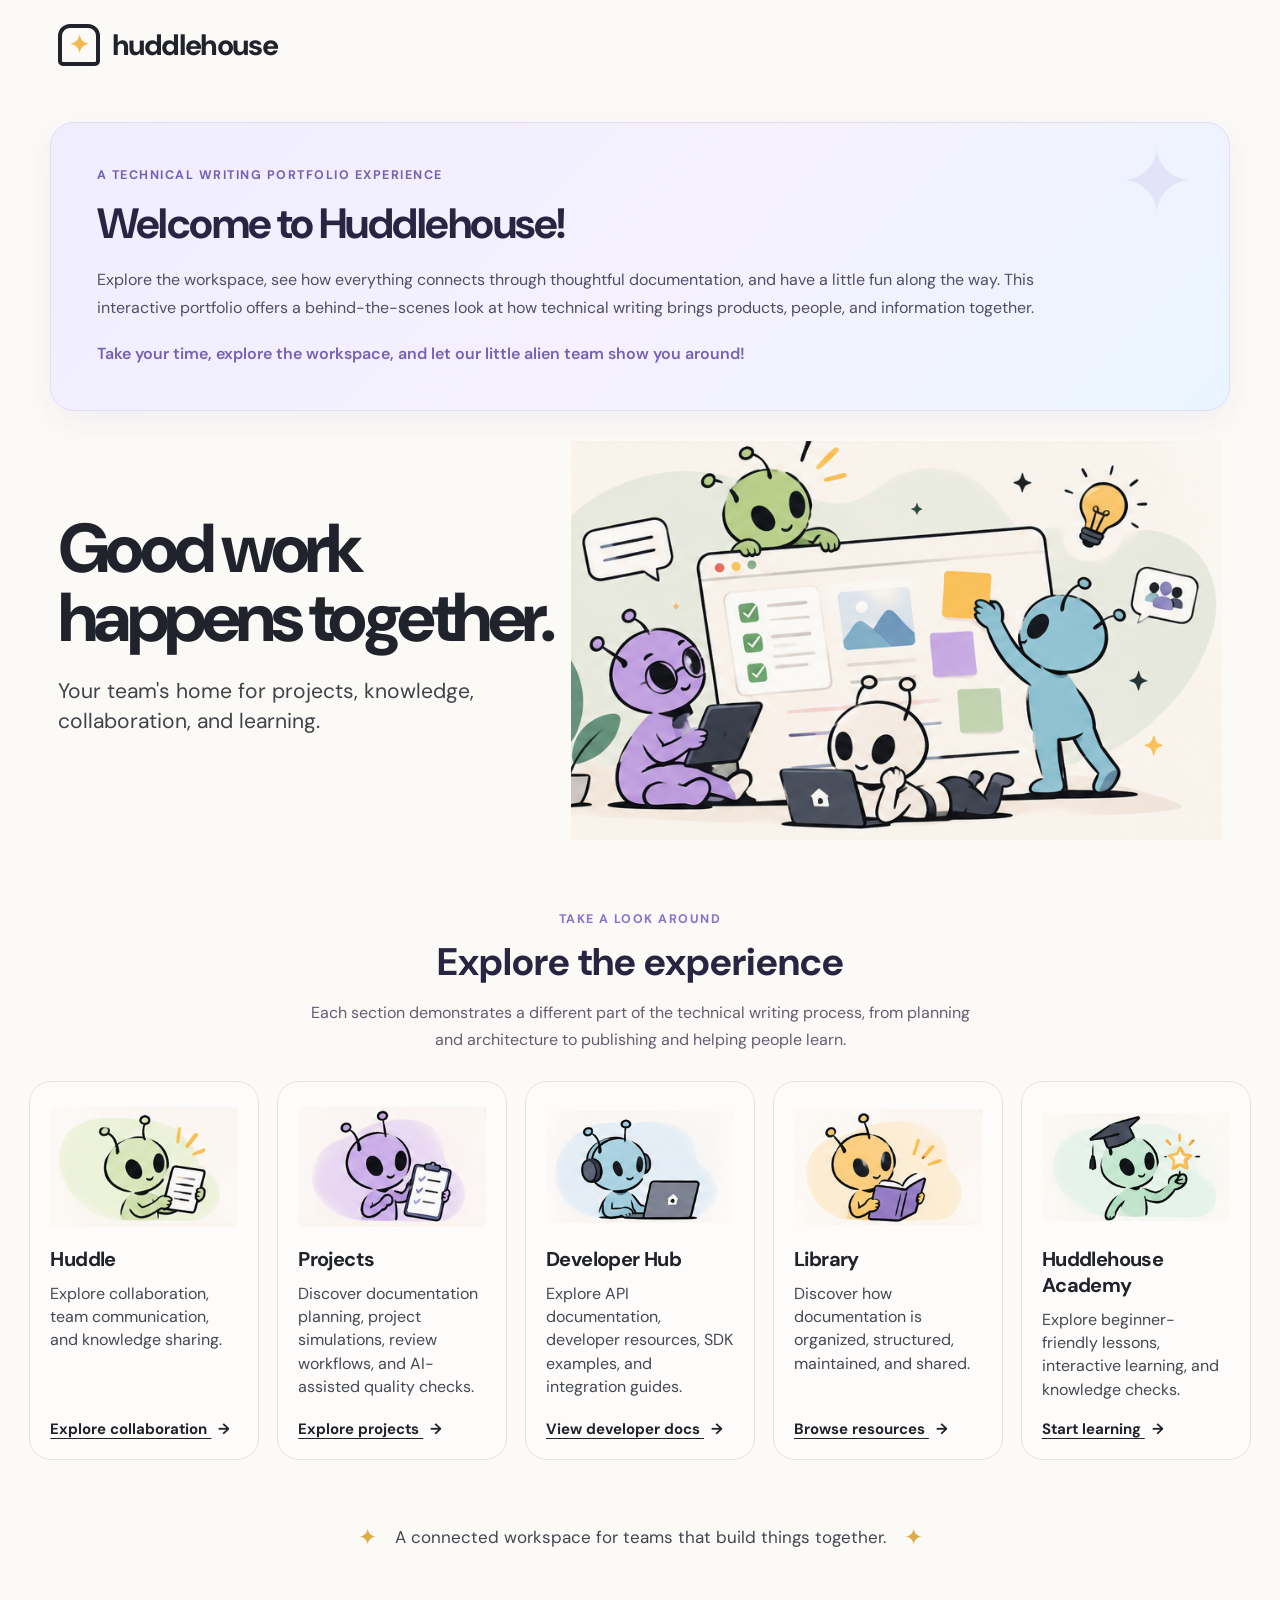
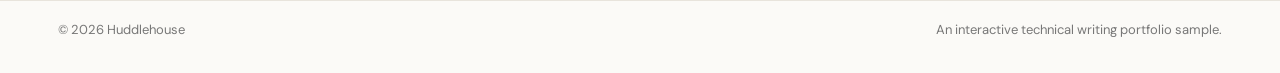
==== commit 98849705: "Refine homepage introduction and hero layout" ====
--- a/index.html
+++ b/index.html
@@ -1,4 +1,3 @@
-
 <!doctype html>
 <html lang="en">
 <head>
@@ -30,86 +29,15 @@
         <h2 id="welcome-title">Welcome to Huddlehouse!</h2>
 
         <p>
-          Thanks for stopping by! Huddlehouse is an interactive sample
-          experience designed to demonstrate how technical writing can
-          make complex products easier to understand, navigate, and use.
-        </p>
-
-        <p class="portfolio-intro">
-          <strong>
-            Review the sample sections below to explore different
-            aspects of the technical writing process:
-          </strong>
-        </p>
-
-        <div class="portfolio-highlights">
-
-          <div class="portfolio-highlight">
-            <span class="highlight-number">01</span>
-            <div>
-              <strong>Huddle</strong>
-              <p>
-                Explore user-facing documentation, collaboration
-                workflows, and knowledge sharing.
-              </p>
-            </div>
-          </div>
-
-          <div class="portfolio-highlight">
-            <span class="highlight-number">02</span>
-            <div>
-              <strong>Projects</strong>
-              <p>
-                See documentation planning, project simulations,
-                review processes, quality assurance, and AI-assisted
-                writing workflows.
-              </p>
-            </div>
-          </div>
-
-          <div class="portfolio-highlight">
-            <span class="highlight-number">03</span>
-            <div>
-              <strong>Developer Hub</strong>
-              <p>
-                Explore API documentation, developer resources,
-                technical examples, and integration guidance.
-              </p>
-            </div>
-          </div>
-
-          <div class="portfolio-highlight">
-            <span class="highlight-number">04</span>
-            <div>
-              <strong>Library</strong>
-              <p>
-                Discover information architecture, organized
-                knowledge resources, and documentation structure.
-              </p>
-            </div>
-          </div>
-
-          <div class="portfolio-highlight">
-            <span class="highlight-number">05</span>
-            <div>
-              <strong>Huddlehouse Academy</strong>
-              <p>
-                Experience instructional content, beginner-friendly
-                lessons, interactive learning, and knowledge assessments.
-              </p>
-            </div>
-          </div>
-
-        </div>
-
-        <p class="portfolio-welcome-note">
-          You'll also find examples of documentation architecture,
-          style guides, AI review guidelines, and workflows that
-          demonstrate how content moves from planning through publication.
+          Explore the workspace, see how everything connects through
+          thoughtful documentation, and have a little fun along the way.
+          This interactive portfolio offers a behind-the-scenes look at
+          how technical writing brings products, people, and information
+          together.
         </p>
 
         <p class="portfolio-signoff">
-          Take your time, explore the samples, and let our little
+          Take your time, explore the workspace, and let our little
           alien team show you around!
         </p>
 
@@ -132,16 +60,6 @@
           Your team's home for projects, knowledge, collaboration,
           and learning.
         </p>
-
-        <div class="hero-actions">
-          <a class="button button-dark" href="#platform">
-            Explore Huddlehouse <span>→</span>
-          </a>
-
-          <a class="button button-outline" href="#platform">
-            Meet the team
-          </a>
-        </div>
 
       </div>
 
@@ -295,4 +213,4 @@
   </footer>
 
 </body>
-</html>+</html>
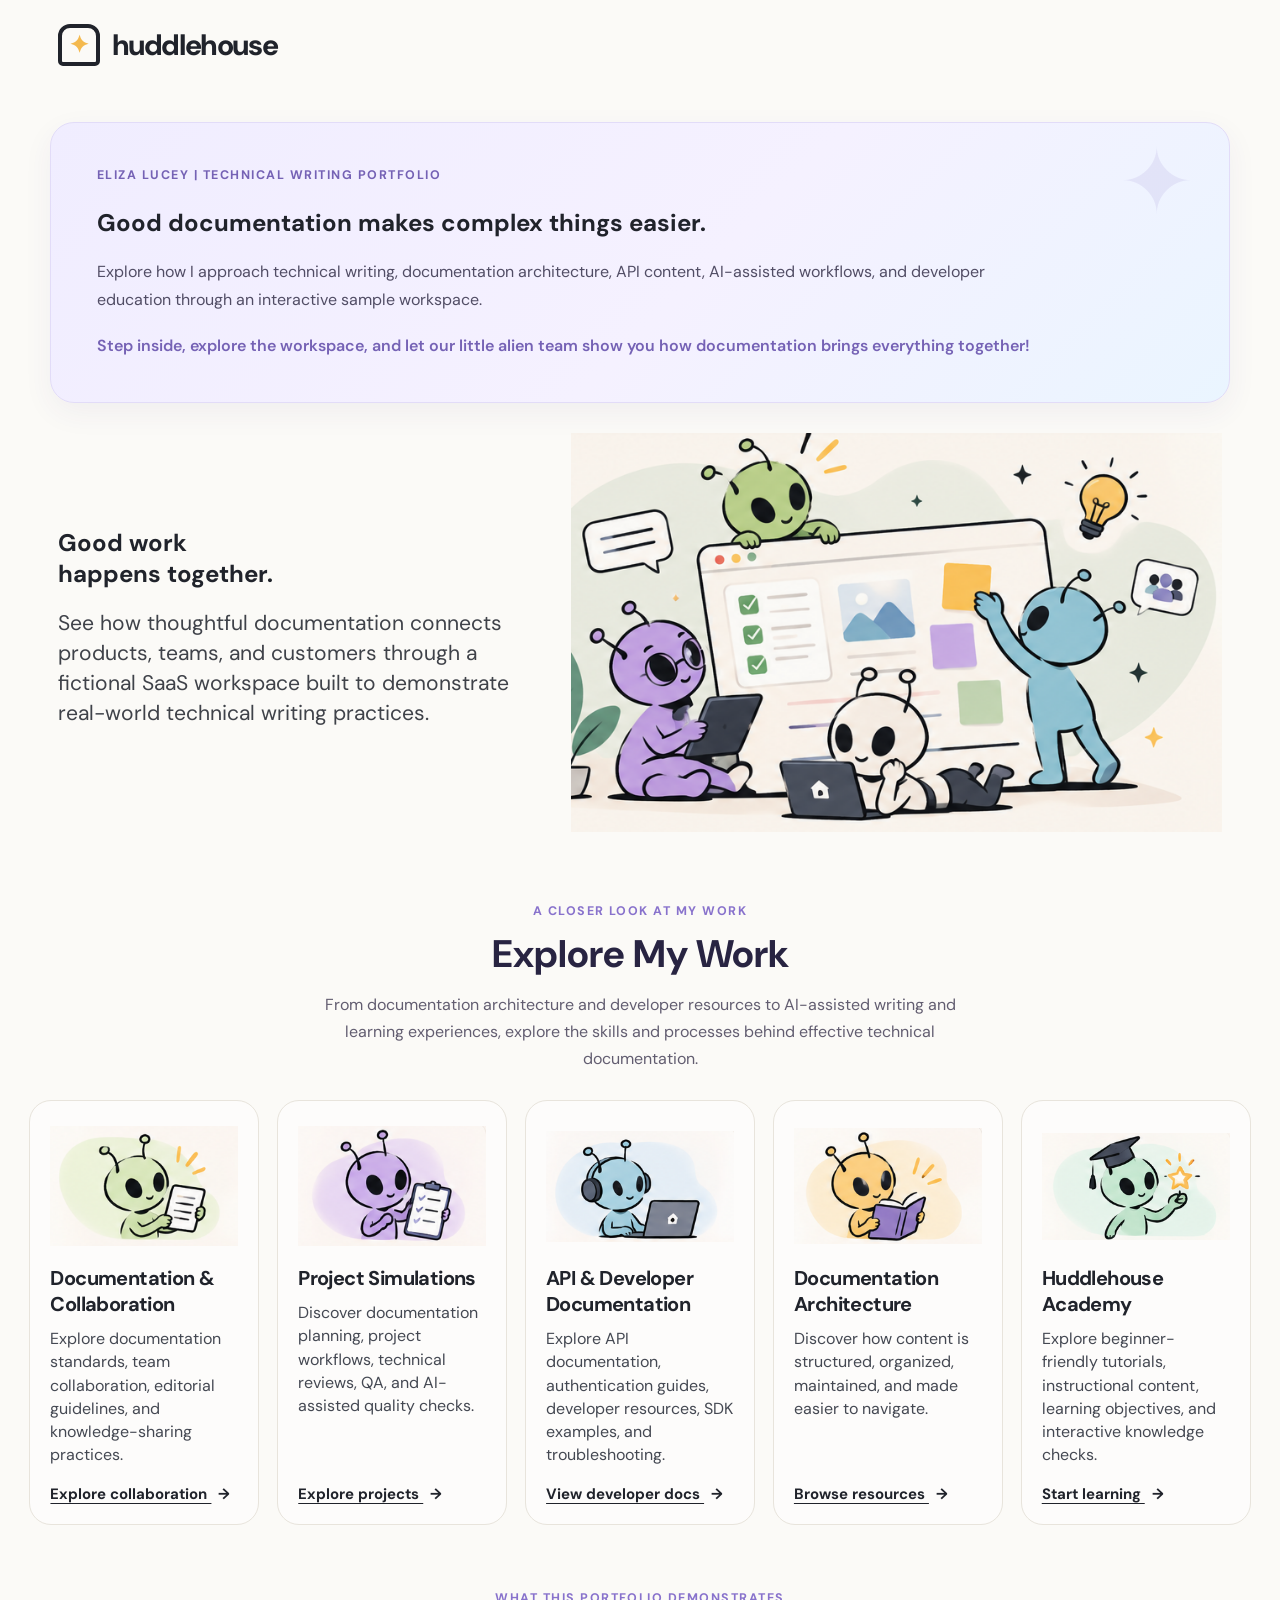
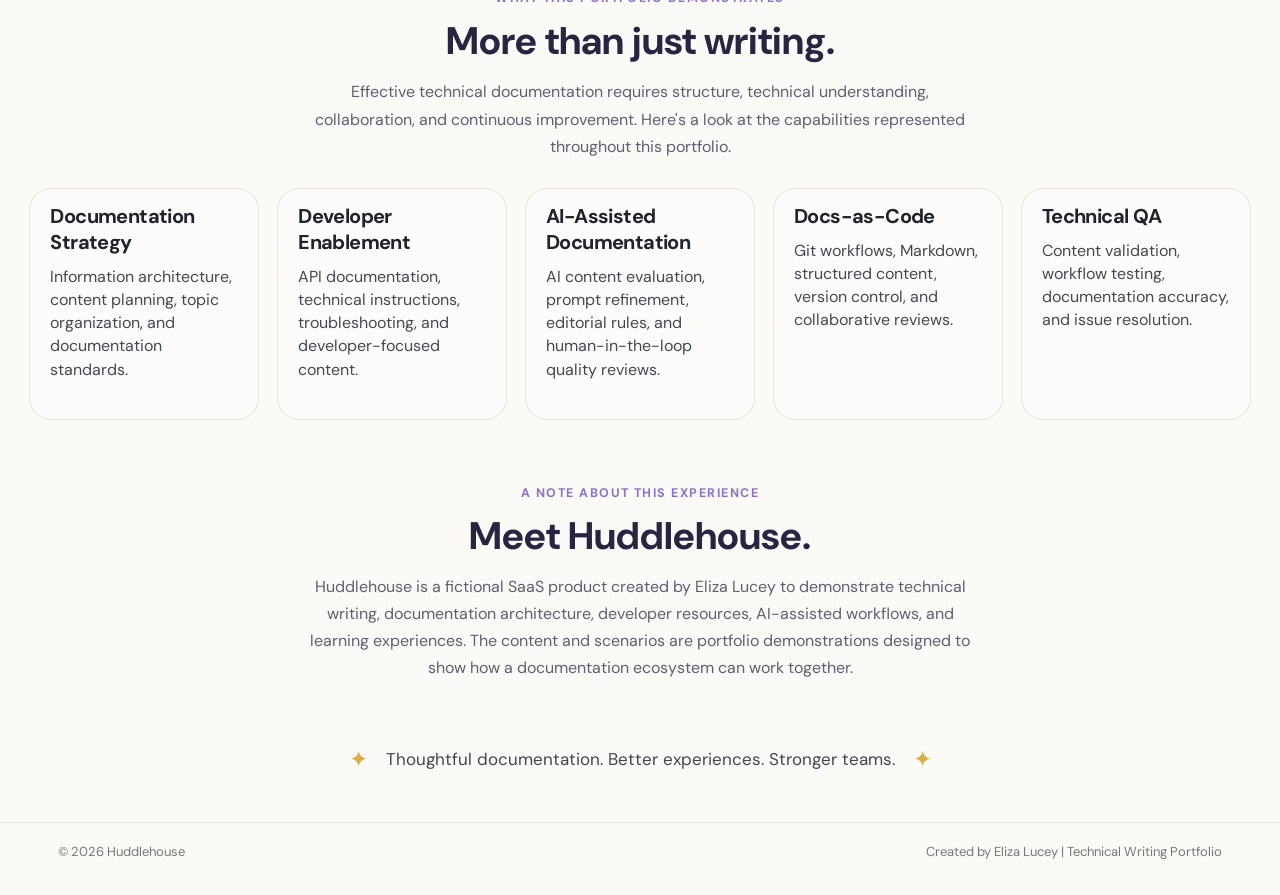
==== commit 820825c0: "Update homepage for recruiter-focused portfolio experience" ====
--- a/index.html
+++ b/index.html
@@ -1,10 +1,11 @@
+
 <!doctype html>
 <html lang="en">
 <head>
   <meta charset="utf-8">
   <meta name="viewport" content="width=device-width, initial-scale=1">
-  <meta name="description" content="Explore Huddlehouse, an interactive technical writing portfolio featuring documentation architecture, project simulations, AI-assisted writing, API documentation, and learning experiences.">
-  <title>Huddlehouse — An Interactive Technical Writing Portfolio</title>
+  <meta name="description" content="Explore Eliza Lucey's interactive technical writing portfolio featuring documentation architecture, API documentation, docs-as-code, AI-assisted workflows, project simulations, and developer education.">
+  <title>Eliza Lucey | Technical Writing Portfolio — Huddlehouse</title>
   <link rel="stylesheet" href="styles.css">
 </head>
 
@@ -24,21 +25,21 @@
 
       <div class="portfolio-welcome-content">
 
-        <p class="eyebrow">A technical writing portfolio experience</p>
-
-        <h2 id="welcome-title">Welcome to Huddlehouse!</h2>
-
-        <p>
-          Explore the workspace, see how everything connects through
-          thoughtful documentation, and have a little fun along the way.
-          This interactive portfolio offers a behind-the-scenes look at
-          how technical writing brings products, people, and information
-          together.
+        <p class="eyebrow">ELIZA LUCEY | TECHNICAL WRITING PORTFOLIO</p>
+
+        <h1 id="welcome-title">
+          Good documentation makes complex things easier.
+        </h1>
+
+        <p>
+          Explore how I approach technical writing, documentation
+          architecture, API content, AI-assisted workflows, and
+          developer education through an interactive sample workspace.
         </p>
 
         <p class="portfolio-signoff">
-          Take your time, explore the workspace, and let our little
-          alien team show you around!
+          Step inside, explore the workspace, and let our little
+          alien team show you how documentation brings everything together!
         </p>
 
       </div>
@@ -50,15 +51,16 @@
 
       <div class="hero-copy">
 
-        <p class="eyebrow">A happier place to get things done</p>
-
-        <h1 id="hero-title">
+        <p class="eyebrow">INSIDE THE HUDDLEHOUSE WORKSPACE</p>
+
+        <h2 id="hero-title">
           Good work<br>happens together.
-        </h1>
+        </h2>
 
         <p class="hero-description">
-          Your team's home for projects, knowledge, collaboration,
-          and learning.
+          See how thoughtful documentation connects products,
+          teams, and customers through a fictional SaaS workspace
+          built to demonstrate real-world technical writing practices.
         </p>
 
       </div>
@@ -72,17 +74,17 @@
     </section>
 
 
-    <!-- PORTFOLIO SECTION INTRODUCTION -->
-    <section class="portfolio-sections-intro">
-
-      <p class="eyebrow">Take a look around</p>
-
-      <h2>Explore the experience</h2>
+    <!-- EXPLORE MY WORK -->
+    <section class="portfolio-sections-intro" aria-labelledby="explore-title">
+
+      <p class="eyebrow">A CLOSER LOOK AT MY WORK</p>
+
+      <h2 id="explore-title">Explore My Work</h2>
 
       <p>
-        Each section demonstrates a different part of the technical
-        writing process, from planning and architecture to publishing
-        and helping people learn.
+        From documentation architecture and developer resources
+        to AI-assisted writing and learning experiences, explore
+        the skills and processes behind effective technical documentation.
       </p>
 
     </section>
@@ -92,7 +94,7 @@
     <section
       id="platform"
       class="features"
-      aria-label="Explore the Huddlehouse portfolio">
+      aria-label="Explore Eliza Lucey's technical writing portfolio">
 
       <article class="feature-card" id="huddle">
 
@@ -100,11 +102,11 @@
           src="assets/mascot-1.png"
           alt="Alien mascot sharing a document">
 
-        <h2>Huddle</h2>
-
-        <p>
-          Explore collaboration, team communication,
-          and knowledge sharing.
+        <h2>Documentation & Collaboration</h2>
+
+        <p>
+          Explore documentation standards, team collaboration,
+          editorial guidelines, and knowledge-sharing practices.
         </p>
 
         <a href="huddle.html">
@@ -120,11 +122,11 @@
           src="assets/mascot-2.png"
           alt="Alien mascot organizing a checklist">
 
-        <h2>Projects</h2>
-
-        <p>
-          Discover documentation planning, project simulations,
-          review workflows, and AI-assisted quality checks.
+        <h2>Project Simulations</h2>
+
+        <p>
+          Discover documentation planning, project workflows,
+          technical reviews, QA, and AI-assisted quality checks.
         </p>
 
         <a href="projects.html">
@@ -140,11 +142,11 @@
           src="assets/mascot-4.png"
           alt="Alien mascot working on a laptop">
 
-        <h2>Developer Hub</h2>
-
-        <p>
-          Explore API documentation, developer resources,
-          SDK examples, and integration guides.
+        <h2>API & Developer Documentation</h2>
+
+        <p>
+          Explore API documentation, authentication guides,
+          developer resources, SDK examples, and troubleshooting.
         </p>
 
         <a href="developer.html">
@@ -160,11 +162,11 @@
           src="assets/mascot-3.png"
           alt="Alien mascot reading a book">
 
-        <h2>Library</h2>
-
-        <p>
-          Discover how documentation is organized,
-          structured, maintained, and shared.
+        <h2>Documentation Architecture</h2>
+
+        <p>
+          Discover how content is structured, organized,
+          maintained, and made easier to navigate.
         </p>
 
         <a href="library.html">
@@ -183,8 +185,8 @@
         <h2>Huddlehouse Academy</h2>
 
         <p>
-          Explore beginner-friendly lessons, interactive learning,
-          and knowledge checks.
+          Explore beginner-friendly tutorials, instructional
+          content, learning objectives, and interactive knowledge checks.
         </p>
 
         <a href="academy.html">
@@ -192,6 +194,85 @@
         </a>
 
       </article>
+
+    </section>
+
+
+    <!-- PORTFOLIO CAPABILITIES -->
+    <section class="portfolio-sections-intro" aria-labelledby="capabilities-title">
+
+      <p class="eyebrow">WHAT THIS PORTFOLIO DEMONSTRATES</p>
+
+      <h2 id="capabilities-title">More than just writing.</h2>
+
+      <p>
+        Effective technical documentation requires structure,
+        technical understanding, collaboration, and continuous improvement.
+        Here's a look at the capabilities represented throughout this portfolio.
+      </p>
+
+    </section>
+
+
+    <section class="features" aria-label="Technical writing capabilities">
+
+      <article class="feature-card">
+        <h2>Documentation Strategy</h2>
+        <p>
+          Information architecture, content planning,
+          topic organization, and documentation standards.
+        </p>
+      </article>
+
+      <article class="feature-card">
+        <h2>Developer Enablement</h2>
+        <p>
+          API documentation, technical instructions,
+          troubleshooting, and developer-focused content.
+        </p>
+      </article>
+
+      <article class="feature-card">
+        <h2>AI-Assisted Documentation</h2>
+        <p>
+          AI content evaluation, prompt refinement,
+          editorial rules, and human-in-the-loop quality reviews.
+        </p>
+      </article>
+
+      <article class="feature-card">
+        <h2>Docs-as-Code</h2>
+        <p>
+          Git workflows, Markdown, structured content,
+          version control, and collaborative reviews.
+        </p>
+      </article>
+
+      <article class="feature-card">
+        <h2>Technical QA</h2>
+        <p>
+          Content validation, workflow testing,
+          documentation accuracy, and issue resolution.
+        </p>
+      </article>
+
+    </section>
+
+
+    <!-- ABOUT THIS PORTFOLIO -->
+    <section class="portfolio-sections-intro" aria-labelledby="about-title">
+
+      <p class="eyebrow">A NOTE ABOUT THIS EXPERIENCE</p>
+
+      <h2 id="about-title">Meet Huddlehouse.</h2>
+
+      <p>
+        Huddlehouse is a fictional SaaS product created by Eliza Lucey
+        to demonstrate technical writing, documentation architecture,
+        developer resources, AI-assisted workflows, and learning experiences.
+        The content and scenarios are portfolio demonstrations designed
+        to show how a documentation ecosystem can work together.
+      </p>
 
     </section>
 
@@ -199,7 +280,7 @@
     <!-- BOTTOM NOTE -->
     <div class="bottom-note">
       <span class="sparkle">✦</span>
-      A connected workspace for teams that build things together.
+      Thoughtful documentation. Better experiences. Stronger teams.
       <span class="sparkle">✦</span>
     </div>
 
@@ -209,7 +290,7 @@
   <!-- FOOTER -->
   <footer>
     <span>© 2026 Huddlehouse</span>
-    <span>An interactive technical writing portfolio sample.</span>
+    <span>Created by Eliza Lucey | Technical Writing Portfolio</span>
   </footer>
 
 </body>
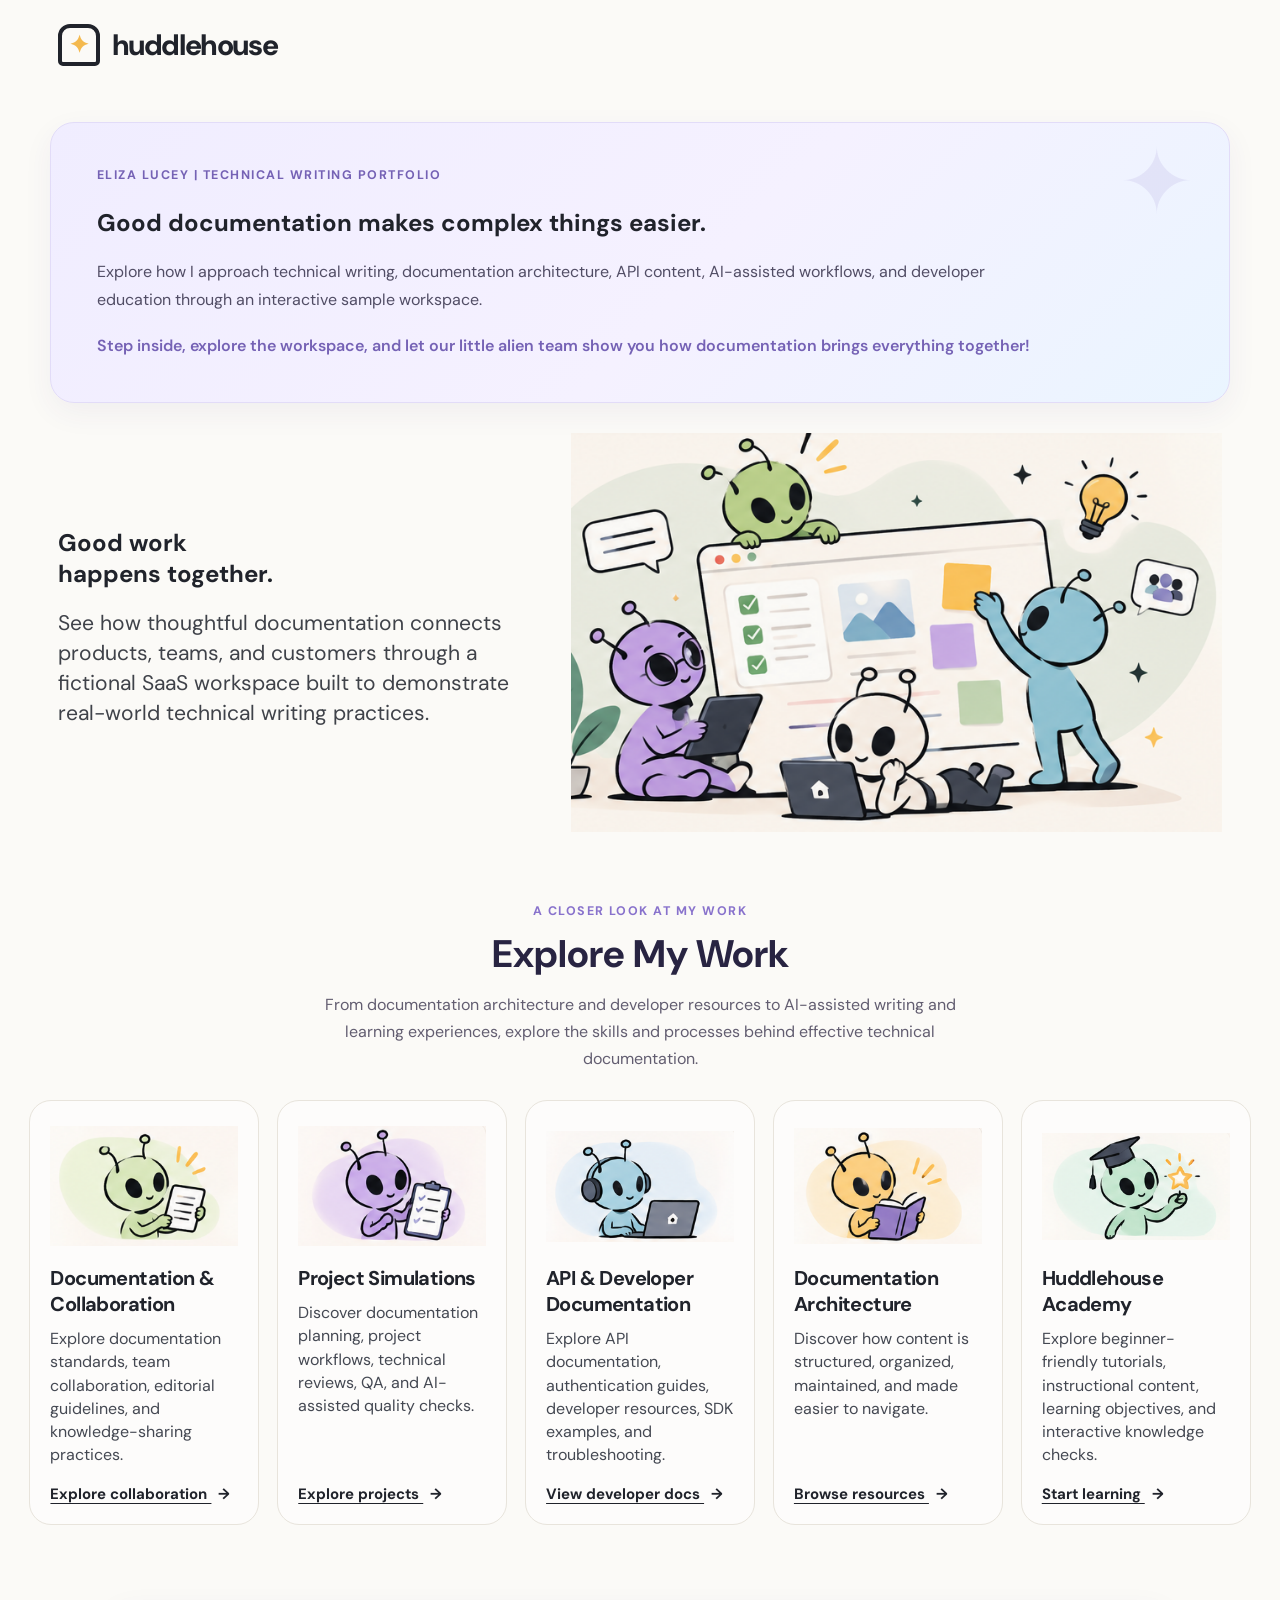
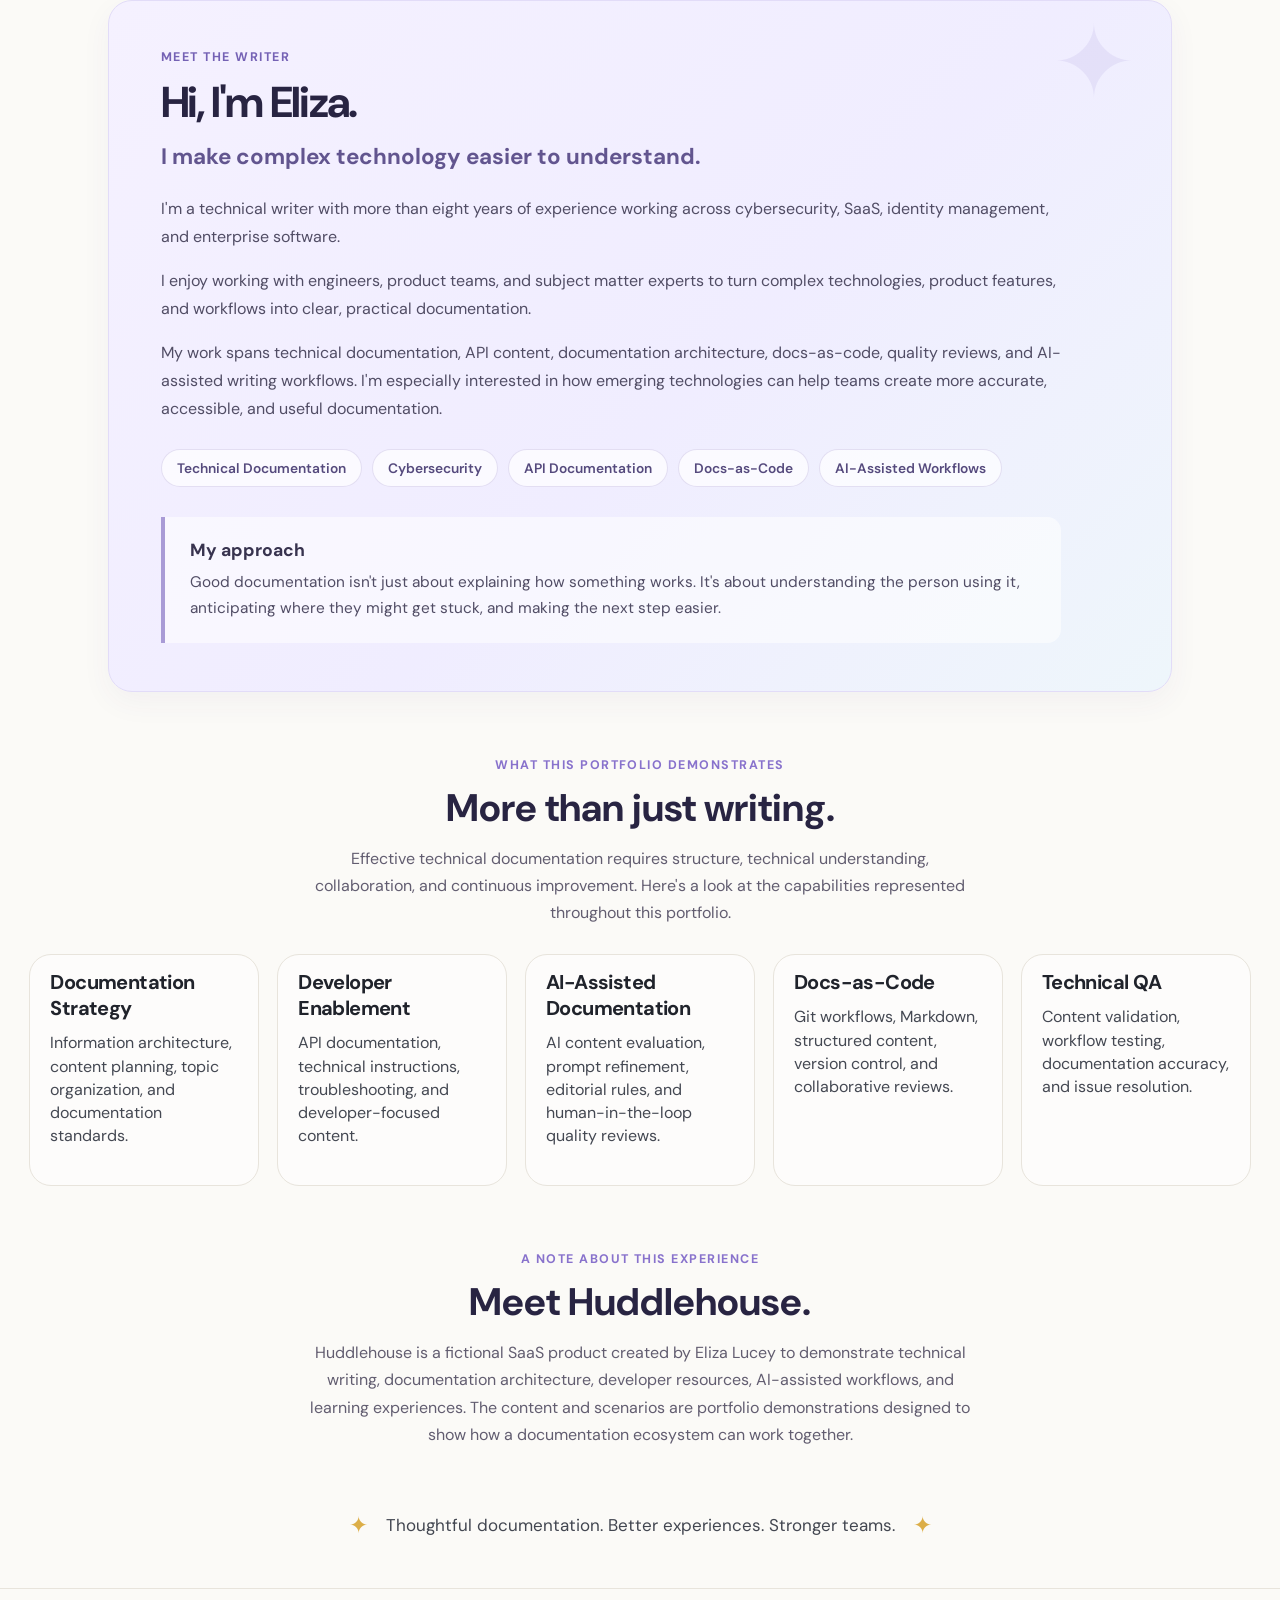
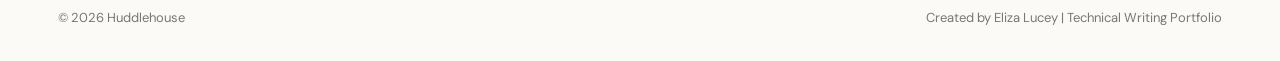
==== commit 32f8cd4b: "Add About Eliza section to homepage" ====
--- a/index.html
+++ b/index.html
@@ -198,6 +198,63 @@
     </section>
 
 
+    <!-- ABOUT ELIZA -->
+    <section class="about-eliza" aria-labelledby="about-eliza-title">
+
+      <div class="about-eliza-content">
+
+        <p class="eyebrow">MEET THE WRITER</p>
+
+        <h2 id="about-eliza-title">Hi, I'm Eliza.</h2>
+
+        <h3>I make complex technology easier to understand.</h3>
+
+        <p>
+          I'm a technical writer with more than eight years of experience
+          working across cybersecurity, SaaS, identity management,
+          and enterprise software.
+        </p>
+
+        <p>
+          I enjoy working with engineers, product teams, and subject
+          matter experts to turn complex technologies, product features,
+          and workflows into clear, practical documentation.
+        </p>
+
+        <p>
+          My work spans technical documentation, API content,
+          documentation architecture, docs-as-code, quality reviews,
+          and AI-assisted writing workflows. I'm especially interested
+          in how emerging technologies can help teams create more
+          accurate, accessible, and useful documentation.
+        </p>
+
+        <div class="about-eliza-focus">
+          <span>Technical Documentation</span>
+          <span>Cybersecurity</span>
+          <span>API Documentation</span>
+          <span>Docs-as-Code</span>
+          <span>AI-Assisted Workflows</span>
+        </div>
+
+        <div class="about-eliza-approach">
+
+          <h3>My approach</h3>
+
+          <p>
+            Good documentation isn't just about explaining how
+            something works. It's about understanding the person
+            using it, anticipating where they might get stuck,
+            and making the next step easier.
+          </p>
+
+        </div>
+
+      </div>
+
+    </section>
+
+
     <!-- PORTFOLIO CAPABILITIES -->
     <section class="portfolio-sections-intro" aria-labelledby="capabilities-title">
 
--- a/styles.css
+++ b/styles.css
@@ -360,6 +360,128 @@
 }
 
 /* ========================================
+   ABOUT ELIZA
+======================================== */
+
+.about-eliza {
+  max-width: 1180px;
+  margin: 75px auto 55px;
+  padding: 0 4.5%;
+}
+
+.about-eliza-content {
+  position: relative;
+  overflow: hidden;
+  padding: 48px 52px;
+  border: 1px solid #e2dcf8;
+  border-radius: 24px;
+  background: linear-gradient(
+    135deg,
+    #f5f1ff 0%,
+    #f0edff 55%,
+    #eef6fb 100%
+  );
+  box-shadow: 0 10px 30px rgba(70, 55, 120, 0.05);
+}
+
+.about-eliza-content::after {
+  content: "✦";
+  position: absolute;
+  right: 35px;
+  top: 12px;
+  color: rgba(113, 91, 190, 0.09);
+  font-size: 100px;
+  line-height: 1;
+  pointer-events: none;
+}
+
+.about-eliza .eyebrow {
+  display: block;
+  position: relative;
+  z-index: 1;
+  margin: 0 0 12px;
+  color: #7562b5;
+  font-size: 0.78rem;
+  font-weight: 700;
+  letter-spacing: 0.12em;
+  text-transform: uppercase;
+}
+
+.about-eliza-content > h2 {
+  position: relative;
+  z-index: 1;
+  margin: 0 0 12px;
+  color: #282442;
+  font-size: clamp(2rem, 4vw, 2.7rem);
+  line-height: 1.2;
+  letter-spacing: -0.04em;
+}
+
+.about-eliza-content > h3 {
+  position: relative;
+  z-index: 1;
+  margin: 0 0 22px;
+  color: #62558f;
+  font-size: clamp(1.15rem, 2vw, 1.4rem);
+  line-height: 1.4;
+}
+
+.about-eliza-content > p:not(.eyebrow) {
+  position: relative;
+  z-index: 1;
+  max-width: 900px;
+  margin: 0 0 16px;
+  color: #514d65;
+  font-size: 1rem;
+  line-height: 1.75;
+}
+
+.about-eliza-focus {
+  position: relative;
+  z-index: 1;
+  display: flex;
+  flex-wrap: wrap;
+  gap: 10px;
+  margin: 26px 0 30px;
+}
+
+.about-eliza-focus span {
+  display: inline-flex;
+  align-items: center;
+  padding: 9px 15px;
+  border: 1px solid rgba(117, 98, 181, 0.18);
+  border-radius: 999px;
+  background: rgba(255, 255, 255, 0.7);
+  color: #554a7d;
+  font-size: 0.86rem;
+  font-weight: 600;
+}
+
+.about-eliza-approach {
+  position: relative;
+  z-index: 1;
+  max-width: 900px;
+  margin-top: 28px;
+  padding: 22px 25px;
+  border-left: 4px solid #a99bd6;
+  border-radius: 0 14px 14px 0;
+  background: rgba(255, 255, 255, 0.58);
+}
+
+.about-eliza-approach h3 {
+  margin: 0 0 8px;
+  color: #38334f;
+  font-size: 1.1rem;
+}
+
+.about-eliza-approach p {
+  margin: 0;
+  color: #514d65;
+  font-size: 0.96rem;
+  line-height: 1.7;
+}
+
+/* ========================================
    HOMEPAGE FEATURE CARDS
 ======================================== */
 
@@ -912,6 +1034,30 @@
     margin-top: 44px;
     margin-bottom: 22px;
   }
+
+  .about-eliza {
+    margin: 50px auto 40px;
+    padding: 0 18px;
+  }
+
+  .about-eliza-content {
+    padding: 34px 28px;
+  }
+
+  .about-eliza-content::after {
+    right: 15px;
+    top: 10px;
+    font-size: 70px;
+  }
+
+  .about-eliza-focus {
+    gap: 8px;
+  }
+
+  .about-eliza-focus span {
+    font-size: 0.82rem;
+    padding: 8px 12px;
+  }
 }
 
 /* Small mobile screens */
@@ -1021,6 +1167,20 @@
     max-width: 260px;
   }
 
+  .about-eliza {
+    padding: 0 12px;
+    margin: 38px auto 32px;
+  }
+
+  .about-eliza-content {
+    padding: 28px 22px;
+    border-radius: 18px;
+  }
+
+  .about-eliza-approach {
+    padding: 18px;
+  }
+
   .bottom-note {
     font-size: 14px;
     margin: 25px auto 20px;
@@ -1080,4 +1240,20 @@
     width: 32px;
     height: 32px;
   }
-}
+
+  .about-eliza-content > h2 {
+    font-size: 1.9rem;
+  }
+
+  .about-eliza-content > h3 {
+    font-size: 1.1rem;
+  }
+
+  .about-eliza-content > p:not(.eyebrow) {
+    font-size: 0.94rem;
+  }
+
+  .about-eliza-focus span {
+    font-size: 0.78rem;
+  }
+}
